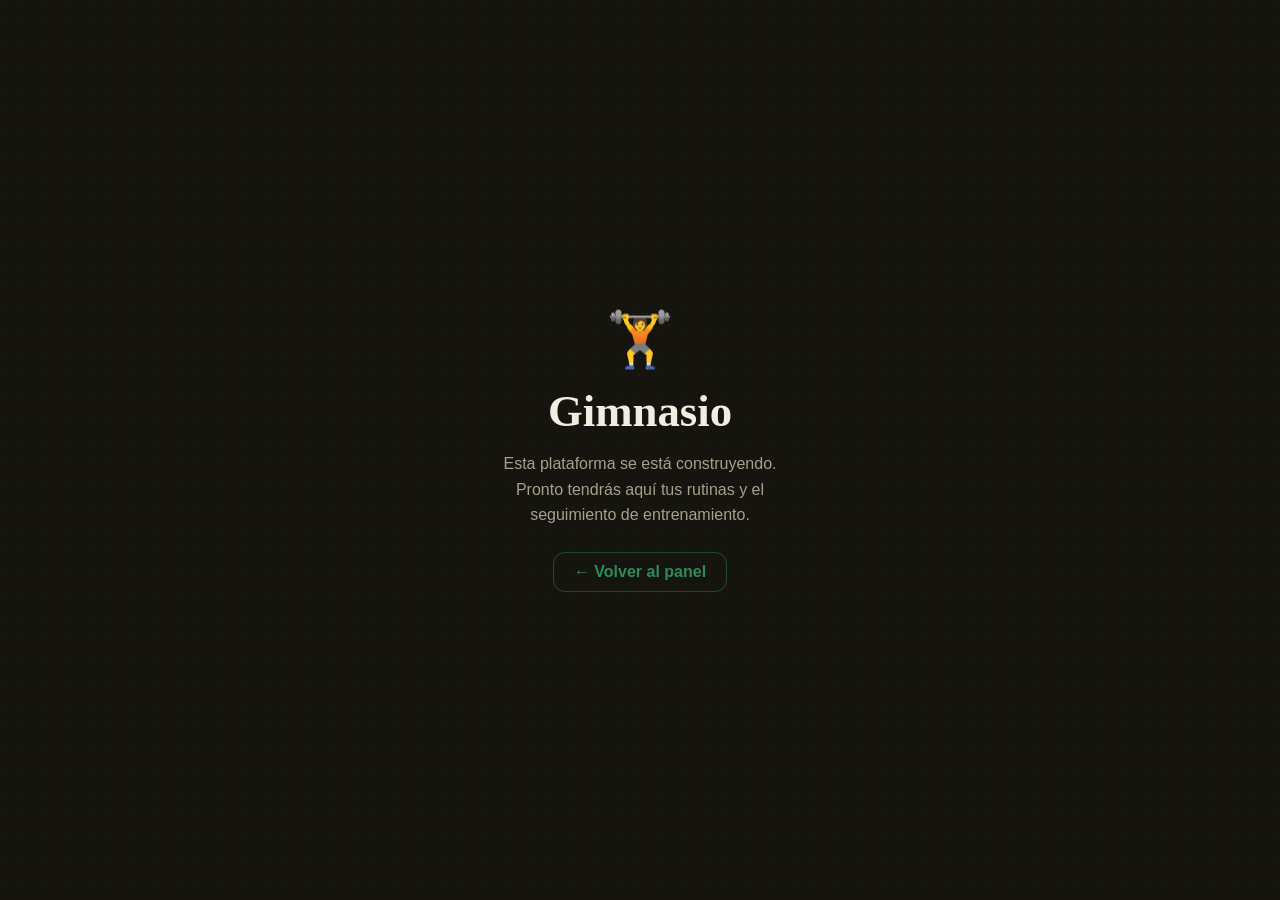
==== gym/index.html @ 2c904cf0 "Panel de plataformas personales Hipotecas (calculadora + comparador), English platform offline (loca" ====
<!DOCTYPE html>
<html lang="es">
<head>
<meta charset="UTF-8">
<meta name="viewport" content="width=device-width, initial-scale=1.0">
<meta name="robots" content="noindex, nofollow">
<meta name="theme-color" content="#2e8b57">
<title>Gimnasio · En construcción</title>
<style>
:root{--bg:#16140f;--ink:#f3ece0;--muted:#a89f8d;--green:#2e8b57;
  --serif:"Iowan Old Style","Palatino Linotype",Palatino,Georgia,serif;
  --sans:-apple-system,BlinkMacSystemFont,"Segoe UI",Roboto,Helvetica,Arial,sans-serif;}
*{box-sizing:border-box;margin:0;padding:0}
body{font-family:var(--sans);background:var(--bg);color:var(--ink);min-height:100dvh;
  display:flex;flex-direction:column;align-items:center;justify-content:center;text-align:center;padding:24px;gap:14px;
  background-image:radial-gradient(circle at 1px 1px,rgba(46,139,87,.07) 1px,transparent 0);background-size:22px 22px;}
.ico{font-size:3.4rem}
h1{font-family:var(--serif);font-size:clamp(2rem,7vw,2.8rem);font-weight:600}
p{color:var(--muted);max-width:34ch;line-height:1.6}
a{margin-top:10px;color:var(--green);text-decoration:none;font-weight:600;
  border:1px solid color-mix(in srgb,var(--green) 45%,transparent);padding:10px 20px;border-radius:12px;
  transition:background .2s}
a:hover{background:color-mix(in srgb,var(--green) 14%,transparent)}
</style>
</head>
<body>
  <div class="ico">🏋️</div>
  <h1>Gimnasio</h1>
  <p>Esta plataforma se está construyendo. Pronto tendrás aquí tus rutinas y el seguimiento de entrenamiento.</p>
  <a href="../">← Volver al panel</a>
</body>
</html>
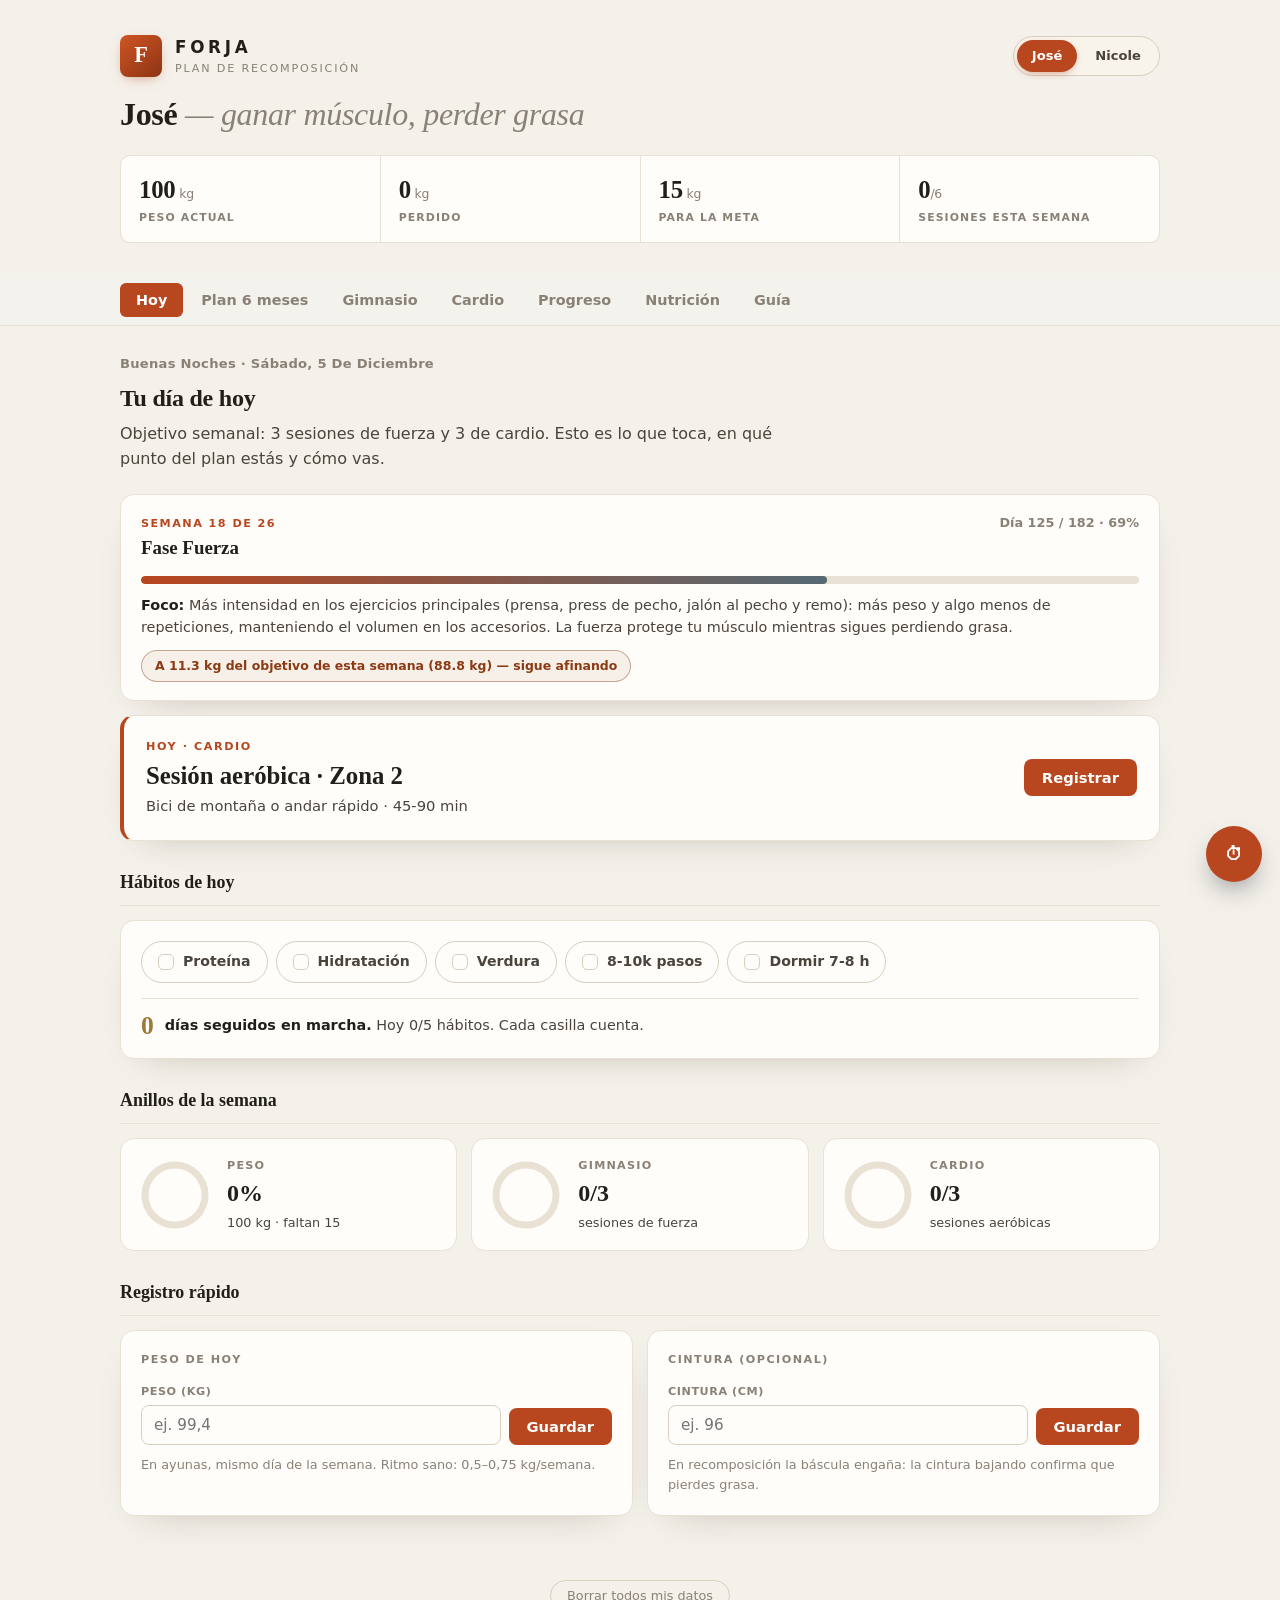
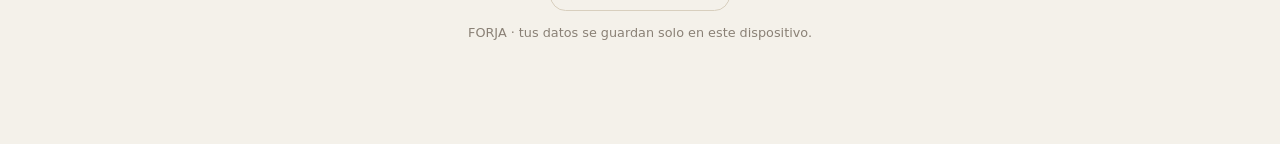
==== commit dc1b486a: "feat(gym): publica plataforma FORJA con sincronizacion en la nube (Supabase REST, dos perfiles Jose+" ====
--- a/gym/index.html
+++ b/gym/index.html
@@ -4,29 +4,943 @@
 <meta charset="UTF-8">
 <meta name="viewport" content="width=device-width, initial-scale=1.0">
 <meta name="robots" content="noindex, nofollow">
-<meta name="theme-color" content="#2e8b57">
-<title>Gimnasio · En construcción</title>
+<meta name="theme-color" content="#b8461f">
+<title>FORJA · Plan de recomposición</title>
 <style>
-:root{--bg:#16140f;--ink:#f3ece0;--muted:#a89f8d;--green:#2e8b57;
-  --serif:"Iowan Old Style","Palatino Linotype",Palatino,Georgia,serif;
-  --sans:-apple-system,BlinkMacSystemFont,"Segoe UI",Roboto,Helvetica,Arial,sans-serif;}
-*{box-sizing:border-box;margin:0;padding:0}
-body{font-family:var(--sans);background:var(--bg);color:var(--ink);min-height:100dvh;
-  display:flex;flex-direction:column;align-items:center;justify-content:center;text-align:center;padding:24px;gap:14px;
-  background-image:radial-gradient(circle at 1px 1px,rgba(46,139,87,.07) 1px,transparent 0);background-size:22px 22px;}
-.ico{font-size:3.4rem}
-h1{font-family:var(--serif);font-size:clamp(2rem,7vw,2.8rem);font-weight:600}
-p{color:var(--muted);max-width:34ch;line-height:1.6}
-a{margin-top:10px;color:var(--green);text-decoration:none;font-weight:600;
-  border:1px solid color-mix(in srgb,var(--green) 45%,transparent);padding:10px 20px;border-radius:12px;
-  transition:background .2s}
-a:hover{background:color-mix(in srgb,var(--green) 14%,transparent)}
+  :root{
+    --bg:#f4f1ea;
+    --surface:#fffdf9;
+    --surface-2:#f8f4ec;
+    --ink:#221f1b;          /* hierro casi negro, cálido */
+    --ink-2:#4a443c;
+    --muted:#8a8176;
+    --faint:#b4a99b;
+    --line:#e8e1d4;
+    --line-2:#d8cfbe;
+    --accent:#b8461f;       /* ámbar al rojo — hierro en la forja */
+    --accent-2:#566a74;     /* acero frío (cardio / secundario) */
+    --gold:#9c7a3c;         /* bronce (récords) */
+    --ok:#46735a;
+    --warn:#8c3a14;         /* quemado intenso (alertas) */
+    --r:14px; --rs:10px; --rx:8px;
+    --sh:0 14px 38px -26px rgba(48,30,18,.38);
+    --ease:cubic-bezier(.22,1,.36,1);
+    --serif:Georgia,'Times New Roman',serif;
+    --sans:'Segoe UI',system-ui,-apple-system,sans-serif;
+  }
+  *{box-sizing:border-box;margin:0;padding:0}
+  html{scroll-behavior:smooth}
+  body{font-family:var(--sans);color:var(--ink);line-height:1.55;background:var(--bg);
+    -webkit-font-smoothing:antialiased;padding-bottom:96px}
+  .wrap{max-width:1080px;margin:0 auto;padding:0 20px}
+  ::selection{background:var(--accent);color:#fff}
+
+  /* Header */
+  header{padding:34px 0 4px}
+  .brand{display:flex;align-items:center;gap:13px}
+  .logo{width:42px;height:42px;border-radius:8px;background:linear-gradient(140deg,#cf5523,#8c3414);box-shadow:0 4px 14px -6px rgba(184,70,31,.7);display:grid;place-items:center;
+    font-family:var(--serif);font-weight:700;color:#fff;font-size:1.4rem}
+  .brand .nm{font-size:1.05rem;font-weight:700;letter-spacing:.22em}
+  .brand .tg{font-size:.7rem;color:var(--muted);letter-spacing:.16em;text-transform:uppercase}
+  .pswitch{display:flex;gap:3px;margin-left:auto;background:var(--surface-2);border:1px solid var(--line-2);border-radius:999px;padding:3px}
+  .pbtn{border:none;background:transparent;color:var(--ink-2);font:inherit;font-size:.82rem;font-weight:600;padding:6px 15px;border-radius:999px;cursor:pointer;transition:.2s;white-space:nowrap}
+  .pbtn:hover{color:var(--ink)}
+  .pbtn.on{background:var(--accent);color:#fff;box-shadow:0 3px 10px -4px rgba(184,70,31,.7)}
+  @media(max-width:520px){.brand{flex-wrap:wrap}.pswitch{margin-left:0}}
+  h1{font-family:var(--serif);font-size:clamp(1.8rem,1rem+3vw,2.7rem);line-height:1.1;font-weight:700;
+    letter-spacing:-.01em;margin:20px 0 4px;color:var(--ink)}
+  h1 .thin{color:var(--muted);font-style:italic;font-weight:400}
+  h1 .gn{color:var(--accent)}
+
+  .kpis{display:grid;grid-template-columns:repeat(4,1fr);gap:1px;margin:22px 0 4px;
+    background:var(--line);border:1px solid var(--line);border-radius:var(--rs);overflow:hidden}
+  @media(max-width:680px){.kpis{grid-template-columns:repeat(2,1fr)}}
+  .kpi{background:var(--surface);padding:15px 18px}
+  .kpi .v{font-family:var(--serif);font-size:1.55rem;font-weight:700;letter-spacing:-.01em}
+  .kpi .v small{font-size:.78rem;color:var(--muted);font-weight:400;font-family:var(--sans)}
+  .kpi .l{font-size:.68rem;letter-spacing:.1em;text-transform:uppercase;color:var(--muted);font-weight:600;margin-top:1px}
+
+  /* Tabs */
+  nav.tabs{position:sticky;top:0;z-index:30;background:rgba(243,242,238,.9);backdrop-filter:blur(10px);
+    border-bottom:1px solid var(--line);margin-top:24px}
+  .tabs-inner{display:flex;gap:2px;overflow-x:auto;padding:8px 0;scrollbar-width:none}
+  .tabs-inner::-webkit-scrollbar{display:none}
+  .tab{flex:0 0 auto;background:transparent;border:none;color:var(--muted);padding:9px 16px;border-radius:6px;
+    font-weight:600;font-size:.9rem;cursor:pointer;white-space:nowrap;transition:.18s var(--ease);font-family:inherit}
+  .tab:hover{color:var(--ink);background:rgba(42,59,84,.06)}
+  .tab.active{background:var(--accent);color:#fff}
+
+  section.view{display:none;padding:28px 0;animation:fade .3s var(--ease)}
+  section.view.active{display:block}
+  @keyframes fade{from{opacity:0;transform:translateY(8px)}to{opacity:1;transform:none}}
+
+  h2{font-family:var(--serif);font-size:1.5rem;font-weight:700;letter-spacing:-.01em;margin-bottom:5px}
+  .lead{color:var(--ink-2);margin-bottom:22px;max-width:66ch}
+  h3.sec{font-family:var(--serif);font-size:1.12rem;font-weight:700;margin:28px 0 14px;
+    padding-bottom:8px;border-bottom:1px solid var(--line)}
+
+  .panel{background:var(--surface);border:1px solid var(--line);border-radius:var(--r);padding:20px;box-shadow:var(--sh)}
+  .ptitle{font-size:.7rem;letter-spacing:.13em;text-transform:uppercase;color:var(--muted);font-weight:700;margin-bottom:14px}
+
+  input,select{background:var(--surface);border:1px solid var(--line-2);color:var(--ink);border-radius:var(--rx);
+    padding:10px 12px;font-size:.95rem;font-family:inherit;width:100%}
+  input:focus,select:focus{outline:none;border-color:var(--accent);box-shadow:0 0 0 3px rgba(42,59,84,.12)}
+  label.fld{display:block;font-size:.7rem;letter-spacing:.05em;text-transform:uppercase;color:var(--muted);font-weight:700;margin-bottom:5px}
+  .row{display:flex;gap:8px;align-items:flex-end}
+  button.cta{background:var(--accent);color:#fff;border:none;border-radius:var(--rx);padding:10px 18px;
+    font-weight:700;font-size:.92rem;cursor:pointer;font-family:inherit;transition:.15s var(--ease);white-space:nowrap}
+  button.cta:hover{background:#1e2c42}
+  button.ghost{background:transparent;border:1px solid var(--line-2);color:var(--ink-2);border-radius:var(--rx);
+    padding:9px 14px;font-weight:600;font-size:.88rem;cursor:pointer;font-family:inherit;transition:.15s}
+  button.ghost:hover{border-color:var(--accent);color:var(--accent)}
+
+  /* Rings */
+  .rings{display:grid;grid-template-columns:repeat(3,1fr);gap:14px;margin-bottom:22px}
+  @media(max-width:680px){.rings{grid-template-columns:1fr}}
+  .ring{background:var(--surface);border:1px solid var(--line);border-radius:var(--r);padding:18px;display:flex;align-items:center;gap:16px}
+  .ring .rl{font-size:.7rem;letter-spacing:.11em;text-transform:uppercase;color:var(--muted);font-weight:700}
+  .ring .rv{font-family:var(--serif);font-size:1.5rem;font-weight:700;margin-top:1px}
+  .ring .rs{font-size:.8rem;color:var(--ink-2)}
+
+  /* Today */
+  .today{background:var(--surface);border:1px solid var(--line);border-left:4px solid var(--accent);
+    border-radius:var(--r);padding:22px;display:flex;flex-wrap:wrap;align-items:center;gap:18px;box-shadow:var(--sh)}
+  .today .lab{font-size:.7rem;letter-spacing:.14em;text-transform:uppercase;color:var(--accent);font-weight:700}
+  .today .big{font-family:var(--serif);font-size:1.55rem;font-weight:700;margin-top:2px}
+  .today .sm{color:var(--ink-2);font-size:.92rem}
+  .today .grow{flex:1;min-width:200px}
+
+  /* Day tabs */
+  .daytabs{display:flex;gap:10px;margin-bottom:18px;flex-wrap:wrap}
+  .dtab{background:var(--surface);border:1px solid var(--line);color:var(--ink-2);border-radius:var(--rs);
+    padding:12px 18px;font-weight:700;cursor:pointer;font-family:inherit;transition:.18s var(--ease);flex:1;min-width:140px;text-align:left}
+  .dtab .dt-k{font-size:.68rem;letter-spacing:.1em;text-transform:uppercase;color:var(--muted)}
+  .dtab .dt-n{font-family:var(--serif);font-size:1.05rem;margin-top:2px}
+  .dtab.on{border-color:var(--accent);background:var(--accent);color:#fff}
+  .dtab.on .dt-k{color:rgba(255,255,255,.7)}
+
+  /* Exercise */
+  .ex{background:var(--surface);border:1px solid var(--line);border-radius:var(--rs);margin-bottom:10px;overflow:hidden;transition:border-color .2s var(--ease),box-shadow .2s var(--ease),transform .2s var(--ease)}
+  .ex:hover{border-color:var(--line-2);box-shadow:0 10px 26px -20px rgba(20,28,40,.45);transform:translateY(-1px)}
+  .ex.open{border-color:var(--accent);box-shadow:0 14px 34px -24px rgba(42,59,84,.5)}
+  .ex-head{display:flex;align-items:center;gap:12px;padding:15px 16px;cursor:pointer}
+  .ex-head:hover{background:var(--surface-2)}
+  .ex-n{font-weight:700;font-size:.98rem}
+  .ex-meta{font-size:.8rem;color:var(--ink-2);margin-top:3px;display:flex;gap:12px;flex-wrap:wrap;align-items:center}
+  .ex-target{color:var(--accent);font-weight:700;font-variant-numeric:tabular-nums}
+  .pr-badge{border:1px solid var(--gold);color:var(--gold);font-size:.68rem;font-weight:700;padding:1px 7px;border-radius:4px;letter-spacing:.04em}
+  .last{color:var(--muted)}
+  .chev{margin-left:auto;color:var(--faint);transition:transform .25s var(--ease);flex:0 0 auto}
+  .ex.open .chev{transform:rotate(90deg)}
+  .ex-body{display:none;padding:0 16px 18px;border-top:1px solid var(--line)}
+  .ex.open .ex-body{display:block}
+
+  .how{display:flex;gap:18px;align-items:center;background:var(--surface-2);border:1px solid var(--line);
+    border-radius:var(--rs);padding:14px 16px;margin:16px 0}
+  @media(max-width:560px){.how{flex-direction:column;align-items:flex-start}}
+  .fig-box{flex:0 0 auto;width:148px;height:118px;display:grid;place-items:center;background:var(--surface);
+    border:1px solid var(--line);border-radius:var(--rs);color:var(--ink-2);position:relative;overflow:hidden}
+  .fig-box::after{content:"EN MOVIMIENTO";position:absolute;bottom:6px;left:0;right:0;text-align:center;
+    font-size:.54rem;letter-spacing:.14em;color:var(--faint);font-weight:700}
+  .fig{width:130px;height:104px;display:block}
+  @keyframes repY{0%,100%{transform:translateY(0)}50%{transform:translateY(var(--amp,-7px))}}
+  @keyframes repX{0%,100%{transform:translateX(0)}50%{transform:translateX(var(--amp,6px))}}
+  .fig .mv{animation:repY 2.3s ease-in-out infinite}
+  .fig .mvx{animation:repX 2.3s ease-in-out infinite}
+  @media(prefers-reduced-motion:reduce){.fig .mv,.fig .mvx{animation:none}}
+  .how .cue{flex:1}
+  .how .cue .ct{font-size:.68rem;letter-spacing:.12em;text-transform:uppercase;color:var(--muted);font-weight:700;margin-bottom:4px}
+  .how .cue p{font-size:.9rem;color:var(--ink-2)}
+  .demo{display:inline-flex;align-items:center;gap:6px;margin-top:10px;font-size:.8rem;font-weight:700;
+    color:var(--accent);text-decoration:none;border:1px solid var(--line-2);border-radius:99px;padding:5px 13px;transition:.15s var(--ease)}
+  .demo:hover{background:var(--accent);color:#fff;border-color:var(--accent)}
+
+  .sets{margin:8px 0 6px;display:flex;flex-direction:column;gap:6px}
+  .setrow{display:grid;grid-template-columns:28px 1fr 1fr 30px;gap:8px;align-items:center}
+  .setrow .si{font-size:.78rem;color:var(--muted);font-weight:700}
+  .setrow input{padding:7px 9px;font-size:.9rem;text-align:center}
+  .setrow .del{background:none;border:none;color:var(--faint);cursor:pointer;font-size:1rem;padding:0}
+  .setrow .del:hover{color:var(--warn)}
+  .plus{width:100%;background:var(--surface-2);border:1px dashed var(--line-2);color:var(--accent);
+    border-radius:var(--rx);padding:9px;font-weight:700;cursor:pointer;font-family:inherit;font-size:.85rem;margin-top:4px;transition:.15s}
+  .plus:hover{background:#eef1f5;border-color:var(--accent)}
+  .ex-foot .hint{font-size:.78rem;color:var(--muted);margin-top:10px;display:block}
+  .miniwrap{margin-top:12px}
+  .miniwrap .ml{font-size:.68rem;letter-spacing:.1em;text-transform:uppercase;color:var(--muted);font-weight:700;margin-bottom:4px}
+  svg.mini{width:100%;height:46px;display:block}
+
+  .note{font-size:.86rem;color:var(--ink-2);padding:13px 16px;background:var(--surface);
+    border:1px solid var(--line);border-left:3px solid var(--accent-2);border-radius:var(--rs);margin-top:10px}
+  .note b{color:var(--ink)}
+
+  .chartcard{background:var(--surface);border:1px solid var(--line);border-radius:var(--r);padding:18px;margin-bottom:14px}
+  svg.chart{width:100%;height:160px;display:block}
+  .legend{display:flex;gap:18px;font-size:.8rem;color:var(--ink-2);margin-top:8px;flex-wrap:wrap}
+  .legend i{display:inline-block;width:18px;height:3px;border-radius:2px;margin-right:6px;vertical-align:middle}
+
+  .macro-grid{display:grid;grid-template-columns:repeat(auto-fit,minmax(140px,1fr));gap:1px;margin:8px 0 18px;
+    background:var(--line);border:1px solid var(--line);border-radius:var(--rs);overflow:hidden}
+  .macro{background:var(--surface);padding:16px;border-top:3px solid var(--accent-2)}
+  .macro.pro{border-top-color:var(--accent)} .macro.cal{border-top-color:var(--ink)}
+  .macro.fat{border-top-color:var(--gold)}
+  .macro .mv{font-family:var(--serif);font-size:1.7rem;font-weight:700}
+  .macro .ml{font-size:.68rem;letter-spacing:.1em;text-transform:uppercase;color:var(--muted);font-weight:700}
+  .macro .mh{font-size:.76rem;color:var(--muted);margin-top:5px}
+  ul.tips{list-style:none;display:grid;gap:8px}
+  ul.tips li{background:var(--surface);border:1px solid var(--line);border-radius:var(--rs);padding:12px 14px 12px 38px;font-size:.92rem;position:relative}
+  ul.tips li::before{content:"—";position:absolute;left:15px;top:12px;color:var(--accent);font-weight:700}
+  ul.tips li b{color:var(--ink)}
+
+  .cards{display:grid;grid-template-columns:repeat(auto-fit,minmax(220px,1fr));gap:13px}
+  .info{background:var(--surface);border:1px solid var(--line);border-radius:var(--rs);padding:17px}
+  .info h4{font-family:var(--serif);font-size:1.02rem;font-weight:700;margin-bottom:6px}
+  .info p{font-size:.89rem;color:var(--ink-2)}
+
+  .grid2{display:grid;grid-template-columns:1fr 1fr;gap:14px}
+  @media(max-width:680px){.grid2{grid-template-columns:1fr}}
+
+  .clist{display:flex;flex-direction:column;gap:8px;margin-top:10px}
+  .citem{display:flex;align-items:center;gap:12px;background:var(--surface);border:1px solid var(--line);border-radius:var(--rs);padding:11px 14px}
+  .citem .cd{font-size:.8rem;color:var(--muted);font-weight:700;min-width:54px}
+  .citem .ct{font-weight:600;font-size:.92rem}
+  .citem .cm{margin-left:auto;color:var(--accent);font-weight:700;font-variant-numeric:tabular-nums;font-size:.9rem}
+  .citem .cx{background:none;border:none;color:var(--faint);cursor:pointer;font-size:1rem}
+  .citem .cx:hover{color:var(--warn)}
+  .citem .ck{color:var(--gold);font-weight:700;font-size:.82rem;font-variant-numeric:tabular-nums;margin-left:14px}
+  .empty{color:var(--muted);font-size:.88rem;text-align:center;padding:20px}
+  .chint{font-size:.8rem;color:var(--muted);margin-top:10px}
+  .chint b{color:var(--accent)}
+  .csum{display:grid;grid-template-columns:repeat(3,1fr);gap:1px;background:var(--line);border:1px solid var(--line);
+    border-radius:var(--rs);overflow:hidden;margin-bottom:18px}
+  .csum .ci{background:var(--surface);padding:14px 16px}
+  .csum .ci .v{font-family:var(--serif);font-size:1.4rem;font-weight:700}
+  .csum .ci .l{font-size:.66rem;letter-spacing:.1em;text-transform:uppercase;color:var(--muted);font-weight:700;margin-top:1px}
+
+  /* Journey + daily */
+  .greet{font-size:.82rem;color:var(--muted);font-weight:600;letter-spacing:.02em;margin-bottom:6px;text-transform:capitalize}
+  .journey{background:var(--surface);border:1px solid var(--line);border-radius:var(--r);padding:18px 20px;margin-bottom:14px;box-shadow:var(--sh)}
+  .journey .jtop{display:flex;justify-content:space-between;align-items:baseline;gap:12px;flex-wrap:wrap}
+  .journey .jph{font-family:var(--serif);font-size:1.18rem;font-weight:700;margin-top:1px}
+  .journey .jwk{font-size:.7rem;letter-spacing:.13em;text-transform:uppercase;color:var(--accent);font-weight:700}
+  .journey .jday{font-size:.8rem;color:var(--muted);font-weight:600;font-variant-numeric:tabular-nums}
+  .jbar{height:8px;background:var(--line);border-radius:99px;overflow:hidden;margin:13px 0 4px}
+  .jbar i{display:block;height:100%;background:linear-gradient(90deg,var(--accent),var(--accent-2));border-radius:99px;transition:width 1s var(--ease)}
+  .jfocus{font-size:.9rem;color:var(--ink-2);margin-top:10px}
+  .jfocus b{color:var(--ink)}
+  .jstatus{display:inline-block;margin-top:12px;font-size:.78rem;font-weight:700;padding:5px 13px;border-radius:99px;border:1px solid}
+  .jstatus.ok{color:var(--ok);border-color:rgba(63,107,80,.5);background:rgba(63,107,80,.08)}
+  .jstatus.warn{color:var(--warn);border-color:rgba(154,90,60,.5);background:rgba(154,90,60,.08)}
+
+  .habits{display:flex;flex-wrap:wrap;gap:8px}
+  .habit{display:inline-flex;align-items:center;gap:9px;background:var(--surface);border:1px solid var(--line-2);
+    border-radius:99px;padding:9px 16px;font-size:.88rem;font-weight:600;color:var(--ink-2);cursor:pointer;user-select:none;transition:.15s var(--ease)}
+  .habit .hbox{width:16px;height:16px;border:1.5px solid var(--line-2);border-radius:5px;display:grid;place-items:center;transition:.15s}
+  .habit:hover{border-color:var(--accent);color:var(--accent)}
+  .habit.done{background:var(--accent);color:#fff;border-color:var(--accent)}
+  .habit.done .hbox{background:#fff;border-color:#fff}
+  .habit.done .hbox::after{content:"✓";font-size:.72rem;color:var(--accent);font-weight:900;line-height:1}
+  .streak{display:flex;align-items:center;gap:11px;margin-top:15px;padding-top:14px;border-top:1px solid var(--line);font-size:.9rem;color:var(--ink-2)}
+  .streak .sv{font-family:var(--serif);font-size:1.6rem;font-weight:700;color:var(--gold);line-height:1}
+
+  /* Plan */
+  .phase{background:var(--surface);border:1px solid var(--line);border-radius:var(--r);padding:18px 20px;margin-bottom:12px;
+    border-left:4px solid var(--line-2);transition:.2s var(--ease)}
+  .phase.now{border-left-color:var(--accent);box-shadow:var(--sh)}
+  .phase.done{opacity:.6}
+  .phase .ph-h{display:flex;justify-content:space-between;align-items:baseline;gap:12px;flex-wrap:wrap;margin-bottom:2px}
+  .phase .ph-n{font-family:var(--serif);font-size:1.2rem;font-weight:700}
+  .phase .ph-w{font-size:.72rem;letter-spacing:.08em;text-transform:uppercase;color:var(--muted);font-weight:700}
+  .phase .ph-now{font-size:.64rem;letter-spacing:.08em;text-transform:uppercase;color:#fff;background:var(--accent);padding:3px 9px;border-radius:99px;font-weight:700;margin-right:8px}
+  .phase .ph-focus{font-size:.92rem;color:var(--ink-2);margin:7px 0 13px}
+  .phase .ph-grid{display:grid;grid-template-columns:repeat(auto-fit,minmax(150px,1fr));gap:10px}
+  .phase .ph-item{background:var(--surface-2);border:1px solid var(--line);border-radius:var(--rs);padding:11px 13px}
+  .phase .ph-item .k{font-size:.63rem;letter-spacing:.1em;text-transform:uppercase;color:var(--muted);font-weight:700;margin-bottom:3px}
+  .phase .ph-item .t{font-size:.85rem;color:var(--ink-2)}
+
+  /* Rest timer */
+  .fab{position:fixed;right:18px;bottom:18px;z-index:40}
+  .fab-btn{width:56px;height:56px;border-radius:50%;background:var(--accent);border:none;color:#fff;
+    font-size:1.1rem;font-weight:700;cursor:pointer;box-shadow:0 12px 28px -10px rgba(20,28,40,.6);transition:.15s}
+  .fab-btn:hover{background:#1e2c42}
+  .timer{position:fixed;right:18px;bottom:84px;z-index:40;background:var(--surface);border:1px solid var(--line-2);
+    border-radius:var(--r);padding:16px;box-shadow:var(--sh);width:228px;display:none}
+  .timer.show{display:block;animation:fade .2s var(--ease)}
+  .timer .tdisp{font-family:var(--serif);font-size:2.4rem;font-weight:700;text-align:center;font-variant-numeric:tabular-nums}
+  .timer .tdisp.run{color:var(--accent)}
+  .presets{display:flex;gap:6px;margin:10px 0}
+  .presets button{flex:1;background:var(--surface-2);border:1px solid var(--line);color:var(--ink-2);border-radius:var(--rx);padding:8px 0;font-weight:700;cursor:pointer;font-family:inherit;font-size:.84rem}
+  .presets button:hover{border-color:var(--accent);color:var(--accent)}
+  .tctrl{display:flex;gap:6px}
+  .tctrl button{flex:1}
+
+  .foot{text-align:center;color:var(--muted);font-size:.8rem;padding:36px 0 6px}
+  .foot .row{justify-content:center;margin-bottom:12px}
+  .reset{background:none;border:1px solid var(--line-2);color:var(--muted);border-radius:99px;padding:7px 16px;cursor:pointer;font-family:inherit;font-size:.8rem}
+  .reset:hover{color:var(--warn);border-color:var(--warn)}
 </style>
 </head>
 <body>
-  <div class="ico">🏋️</div>
-  <h1>Gimnasio</h1>
-  <p>Esta plataforma se está construyendo. Pronto tendrás aquí tus rutinas y el seguimiento de entrenamiento.</p>
-  <a href="../">← Volver al panel</a>
+<div class="wrap">
+  <header>
+    <div class="brand">
+      <div class="logo">F</div>
+      <div><div class="nm">FORJA</div><div class="tg">Plan de recomposición</div></div>
+      <div class="pswitch" id="pSwitch"></div>
+    </div>
+    <h1 id="heroLine"></h1>
+    <div class="kpis">
+      <div class="kpi"><div class="v" id="kWeight">100<small> kg</small></div><div class="l">Peso actual</div></div>
+      <div class="kpi"><div class="v" id="kLost">0<small> kg</small></div><div class="l">Perdido</div></div>
+      <div class="kpi"><div class="v" id="kLeft">15<small> kg</small></div><div class="l">Para la meta</div></div>
+      <div class="kpi"><div class="v" id="kAdh">0<small>/6</small></div><div class="l">Sesiones esta semana</div></div>
+    </div>
+  </header>
+</div>
+
+<nav class="tabs"><div class="wrap"><div class="tabs-inner" id="tabs">
+  <button class="tab active" data-v="hoy">Hoy</button>
+  <button class="tab" data-v="plan">Plan 6 meses</button>
+  <button class="tab" data-v="gym">Gimnasio</button>
+  <button class="tab" data-v="cardio">Cardio</button>
+  <button class="tab" data-v="prog">Progreso</button>
+  <button class="tab" data-v="nutri">Nutrición</button>
+  <button class="tab" data-v="guia">Guía</button>
+</div></div></nav>
+
+<div class="wrap">
+
+  <!-- HOY -->
+  <section class="view active" id="hoy">
+    <div class="greet" id="greet"></div>
+    <h2>Tu día de hoy</h2>
+    <p class="lead">Objetivo semanal: 3 sesiones de fuerza y 3 de cardio. Esto es lo que toca, en qué punto del plan estás y cómo vas.</p>
+    <div class="journey" id="journey"></div>
+    <div class="today" id="todayCard"></div>
+
+    <h3 class="sec">Hábitos de hoy</h3>
+    <div class="panel">
+      <div class="habits" id="habits"></div>
+      <div class="streak" id="streak"></div>
+    </div>
+
+    <h3 class="sec">Anillos de la semana</h3>
+    <div class="rings">
+      <div class="ring"><svg width="72" height="72" id="ringW"></svg><div><div class="rl">Peso</div><div class="rv" id="ringWv">0%</div><div class="rs" id="ringWs"></div></div></div>
+      <div class="ring"><svg width="72" height="72" id="ringG"></svg><div><div class="rl">Gimnasio</div><div class="rv" id="ringGv">0/3</div><div class="rs">sesiones de fuerza</div></div></div>
+      <div class="ring"><svg width="72" height="72" id="ringC"></svg><div><div class="rl">Cardio</div><div class="rv" id="ringCv">0/3</div><div class="rs">sesiones aeróbicas</div></div></div>
+    </div>
+
+    <h3 class="sec">Registro rápido</h3>
+    <div class="grid2">
+      <div class="panel"><div class="ptitle">Peso de hoy</div>
+        <div class="row"><div style="flex:1"><label class="fld">Peso (kg)</label><input type="number" id="wIn" step="0.1" placeholder="ej. 99,4"></div>
+          <button class="cta" id="wSave">Guardar</button></div>
+        <p style="font-size:.8rem;color:var(--muted);margin-top:10px">En ayunas, mismo día de la semana. Ritmo sano: 0,5–0,75 kg/semana.</p></div>
+      <div class="panel"><div class="ptitle">Cintura (opcional)</div>
+        <div class="row"><div style="flex:1"><label class="fld">Cintura (cm)</label><input type="number" id="waistIn" step="0.5" placeholder="ej. 96"></div>
+          <button class="cta" id="waistSave">Guardar</button></div>
+        <p style="font-size:.8rem;color:var(--muted);margin-top:10px">En recomposición la báscula engaña: la cintura bajando confirma que pierdes grasa.</p></div>
+    </div>
+  </section>
+
+  <!-- PLAN 6 MESES -->
+  <section class="view" id="plan">
+    <h2>Tu plan de 6 meses</h2>
+    <p class="lead">26 semanas en cuatro fases para llegar a tu peso objetivo ganando músculo. Cada fase cambia el énfasis del entrenamiento y de la nutrición. La app sabe en qué semana estás y te guía día a día.</p>
+    <div class="panel" style="margin-bottom:16px"><div class="ptitle">Inicio del plan</div>
+      <div class="row" style="flex-wrap:wrap;align-items:flex-end;gap:14px">
+        <div style="flex:1;min-width:170px"><label class="fld">Fecha de inicio</label><input type="date" id="planStart"></div>
+        <span style="font-size:.84rem;color:var(--muted);flex:2;min-width:200px" id="planMeta"></span></div></div>
+    <div class="chartcard"><div class="ptitle">Trayectoria de peso prevista vs. real</div>
+      <svg class="chart" id="chartPlan" viewBox="0 0 600 160" preserveAspectRatio="none"></svg>
+      <div class="legend"><span><i style="background:var(--accent-2)"></i>Objetivo por semana</span><span><i style="background:var(--accent)"></i>Tu peso real</span></div></div>
+    <h3 class="sec">Las cuatro fases</h3>
+    <div id="phaseList"></div>
+    <div class="note" style="margin-top:8px">Las <b>semanas de descarga</b> (8, 16 y 24) bajan el volumen para que el cuerpo asimile lo entrenado y evitar el estancamiento y las lesiones. No las saltes: forman parte del progreso, no son una pausa.</div>
+  </section>
+
+  <!-- GIMNASIO -->
+  <section class="view" id="gym">
+    <h2>Gimnasio · Empuje / Tirón / Pierna</h2>
+    <p class="lead">Rutina adaptada a <b>Fitness Park</b>: mayoría en máquina, multipower y polea, fáciles de aprender y de cargar con seguridad. Elige el día y despliega cada ejercicio: verás <b>cómo se ejecuta</b> y podrás registrar tus series (peso × reps). La app guarda tu último entreno, marca récords y dibuja la progresión. Sobrecarga progresiva: bate el rango de reps y sube peso. <b>La rutina es la misma para los dos perfiles</b>: cada uno carga el peso que le corresponde y la app lo registra por separado.</p>
+    <div class="daytabs" id="dayTabs"></div>
+    <div id="exList"></div>
+  </section>
+
+  <!-- CARDIO -->
+  <section class="view" id="cardio">
+    <h2>Cardio · 3 días</h2>
+    <p class="lead" id="cardioLead"></p>
+    <div class="panel" style="margin-bottom:18px"><div class="ptitle">Registrar sesión</div>
+      <div class="row" style="flex-wrap:wrap">
+        <div style="flex:2;min-width:140px"><label class="fld">Tipo</label>
+          <select id="cType"></select></div>
+        <div style="flex:1;min-width:80px"><label class="fld">Minutos</label><input type="number" id="cMin" placeholder="60"></div>
+        <div style="flex:1;min-width:80px"><label class="fld">Km (opc.)</label><input type="number" id="cKm" step="0.1" placeholder="—"></div>
+        <div style="flex:1;min-width:90px"><label class="fld">Calorías</label><input type="number" id="cKcal" placeholder="auto"></div>
+        <button class="cta" id="cSave">Añadir</button></div>
+      <div class="chint" id="cHint">Se estiman según el tipo, la duración y tu peso actual. Puedes ajustar el valor a mano.</div></div>
+    <h3 class="sec">Esta semana</h3>
+    <div class="csum" id="cSum"></div>
+    <h3 class="sec">Tus sesiones</h3>
+    <div class="clist" id="cList"></div>
+    <div class="note" style="margin-top:14px" id="cardioNote"></div>
+  </section>
+
+  <!-- PROGRESO -->
+  <section class="view" id="prog">
+    <h2>Tu progreso</h2>
+    <p class="lead">Los números cuentan la historia. Fíjate en la tendencia, no en el dato de un solo día.</p>
+    <div class="chartcard"><div class="ptitle">Peso corporal vs. meta</div>
+      <svg class="chart" id="chartW" viewBox="0 0 600 160" preserveAspectRatio="none"></svg>
+      <div class="legend"><span><i style="background:var(--accent)"></i>Tu peso</span><span><i style="background:var(--accent-2)"></i><span id="goalLegend">Meta</span></span></div></div>
+    <div class="chartcard"><div class="ptitle">Cintura (cm)</div>
+      <svg class="chart" id="chartWaist" viewBox="0 0 600 160" preserveAspectRatio="none"></svg></div>
+    <h3 class="sec">Récords de fuerza</h3>
+    <div class="cards" id="prCards"></div>
+    <h3 class="sec">Sincronización entre dispositivos</h3>
+    <div class="panel">
+      <div class="chint" id="syncStatus" style="margin-bottom:10px">Sin configurar — los datos viven solo en este dispositivo.</div>
+      <div class="row" style="flex-wrap:wrap;gap:10px">
+        <div style="flex:2;min-width:210px"><label class="fld">URL del proyecto</label><input type="text" id="syncUrl" placeholder="https://xxxx.supabase.co"></div>
+        <div style="flex:2;min-width:210px"><label class="fld">Clave pública (anon)</label><input type="text" id="syncKey" placeholder="eyJhbGciOi..."></div>
+        <div style="flex:1;min-width:150px"><label class="fld">Código de sincronización</label><input type="text" id="syncCode" placeholder="se genera solo"></div></div>
+      <div class="row" style="gap:10px;margin-top:12px;align-items:center;flex-wrap:wrap">
+        <button class="cta" id="syncSave">Activar sincronización</button>
+        <button class="ghost" id="syncNow">Sincronizar ahora</button>
+        <span class="chint" id="syncHint" style="flex:1;min-width:200px">Pega los datos de tu proyecto en la nube y usa <b>el mismo código</b> en el móvil y el ordenador: lo que metas en uno aparece en el otro automáticamente.</span></div>
+    </div>
+    <h3 class="sec">Copia de seguridad</h3>
+    <div class="panel"><div class="row" style="flex-wrap:wrap;align-items:center">
+      <button class="ghost" id="exportBtn">Exportar datos (.json)</button>
+      <button class="ghost" id="importBtn">Importar datos</button>
+      <input type="file" id="importFile" accept="application/json" style="display:none;width:auto">
+      <span style="font-size:.82rem;color:var(--muted)">Aunque uses la nube, exporta de vez en cuando como respaldo extra.</span></div></div>
+  </section>
+
+  <!-- NUTRICIÓN -->
+  <section class="view" id="nutri">
+    <h2>Nutrición personalizada</h2>
+    <p class="lead">Calculadora real: introduce tus datos y la app estima tu gasto (Mifflin-St Jeor) y tus objetivos para perder grasa conservando músculo. Se recalcula con tu peso actual.</p>
+    <div class="panel" style="margin-bottom:18px"><div class="ptitle">Tus datos</div>
+      <div class="row" style="flex-wrap:wrap;gap:12px">
+        <div style="flex:2;min-width:130px"><label class="fld">Nombre</label><input type="text" id="pName"></div>
+        <div style="flex:1;min-width:110px"><label class="fld">Sexo</label>
+          <select id="pSex"><option value="m">Hombre</option><option value="f">Mujer</option></select></div>
+        <div style="flex:1;min-width:90px"><label class="fld">Altura (cm)</label><input type="number" id="pH"></div>
+        <div style="flex:1;min-width:80px"><label class="fld">Edad</label><input type="number" id="pAge"></div></div>
+      <div class="row" style="flex-wrap:wrap;gap:12px;margin-top:12px">
+        <div style="flex:1;min-width:100px"><label class="fld">Peso inicial (kg)</label><input type="number" id="pSW" step="0.1"></div>
+        <div style="flex:1;min-width:100px"><label class="fld">Peso objetivo (kg)</label><input type="number" id="pGW" step="0.1"></div>
+        <div style="flex:1;min-width:130px"><label class="fld">Cardio</label>
+          <select id="pCardio"><option value="bici">Bici / caminata</option><option value="pilates">Pilates</option></select></div>
+        <div style="flex:1;min-width:150px"><label class="fld">Inicio del plan</label><input type="date" id="pStart"></div>
+        <div style="flex:2;min-width:210px"><label class="fld">Actividad</label>
+          <select id="pAct"><option value="1.375">Ligera (poco ejercicio)</option><option value="1.55">Moderada (3-4 días)</option><option value="1.7">Alta (6 días)</option><option value="1.9">Muy alta (trabajo físico + entreno)</option></select></div></div></div>
+    <div class="macro-grid">
+      <div class="macro cal"><div class="ml">Calorías / día</div><div class="mv" id="mCal">—</div><div class="mh" id="mCalH"></div></div>
+      <div class="macro pro"><div class="ml">Proteína</div><div class="mv" id="mPro">—</div><div class="mh">~2 g/kg · clave</div></div>
+      <div class="macro carb"><div class="ml">Carbohidratos</div><div class="mv" id="mCarb">—</div><div class="mh">más en días de entreno</div></div>
+      <div class="macro fat"><div class="ml">Grasas</div><div class="mv" id="mFat">—</div><div class="mh">aceite, huevo, frutos secos</div></div></div>
+    <div class="note" id="tdeeNote" style="margin-bottom:18px"></div>
+    <h3 class="sec">Reglas que mueven la aguja</h3>
+    <ul class="tips">
+      <li><b>Proteína en cada comida</b>: ~40 g × 4-5 tomas. Pollo, huevos, pescado, lácteos, legumbres, batido si hace falta.</li>
+      <li><b>Comida real y saciante</b>: verdura en volumen, proteína magra, carbohidrato sin refinar (arroz, patata, avena, fruta).</li>
+      <li><b>Carbohidrato alrededor del entreno</b>: tu mayor ración antes y después del gimnasio o de la sesión larga de cardio.</li>
+      <li><b>Día de sesión larga</b>: añade 200-300 kcal de carbohidrato; no es día de déficit fuerte.</li>
+      <li><b>Hidratación</b>: 3-3,5 L/día, más los días de más sudor.</li>
+      <li><b>Sueño 7-8 h</b>: con poco sueño pierdes más músculo y tienes más hambre. Es parte del plan.</li>
+      <li><b>Regla 80/20</b>: la adherencia a 6 meses gana a la dieta perfecta de 3 semanas.</li></ul>
+  </section>
+
+  <!-- GUÍA -->
+  <section class="view" id="guia">
+    <h2>Las 6 claves de tu plan</h2>
+    <p class="lead">Si solo recuerdas esto, ya vas encaminado.</p>
+    <div class="cards">
+      <div class="info"><h4>Fuerza primero</h4><p>Es tu punto débil y tu mayor palanca. Siendo principiante en pesas, ganarás músculo y perderás grasa a la vez. Nunca cambies el gimnasio por más cardio.</p></div>
+      <div class="info"><h4>Cardio inteligente</h4><p>Tu motor ya es excelente: úsalo para grasa y recuperación, no para destruirte. Zona 2 la mayoría de días; evita cardio duro justo antes de pierna.</p></div>
+      <div class="info"><h4>Sobrecarga progresiva</h4><p>Cada semana, una repetición o algo más de peso que la anterior. El cuerpo solo cambia si le pides más; por eso registras cada serie.</p></div>
+      <div class="info"><h4>Proteína no negociable</h4><p>Unos 2 g por kg al día, repartida. Es lo que separa perder grasa de perder músculo en déficit.</p></div>
+      <div class="info"><h4>Déficit moderado</h4><p>0,5-0,75 kg/semana. Las prisas queman músculo y rebotan. El cambio sostenible se mide en meses, no en semanas.</p></div>
+      <div class="info"><h4>Constancia &gt; intensidad</h4><p>Seis meses de 6 sesiones bien hechas te llevan a tu meta con músculo. No busques el plan perfecto, busca el que repitas.</p></div></div>
+    <div class="note" style="margin-top:20px">Plan orientativo de bienestar general; no sustituye el consejo médico. Ante lesión, patología o duda, consulta a un profesional. Una revisión médica básica antes de empezar siempre es buena idea.</div>
+  </section>
+
+  <div class="foot"><div class="row"><button class="reset" id="resetBtn">Borrar todos mis datos</button></div>
+    FORJA · tus datos se guardan solo en este dispositivo.</div>
+</div>
+
+<div class="timer" id="timer">
+  <div class="ptitle" style="text-align:center">Descanso entre series</div>
+  <div class="tdisp" id="tDisp">1:30</div>
+  <div class="presets"><button data-s="60">60s</button><button data-s="90">90s</button><button data-s="120">2m</button><button data-s="180">3m</button></div>
+  <div class="tctrl"><button class="cta" id="tStart">Iniciar</button><button class="ghost" id="tReset">↺</button></div>
+</div>
+<div class="fab"><button class="fab-btn" id="fabBtn" title="Cronómetro de descanso">⏱</button></div>
+
+<script>
+/* ===== STATE (dos perfiles) ===== */
+const LS='forja-v2';
+const PLAN_START='2026-08-03'; // arranque del plan (lunes); editable por perfil en "Tus datos"
+/* Sincronización entre dispositivos: rellena estos 3 (o config. en "Sincronización") */
+const SYNC_BAKED={url:'https://htiobmkvfrmdesegmhex.supabase.co',key:'sb_publishable_vE2xnaEW7kN66pgZ-py-IA_UGUPzQD-',code:'forja-pepe-nicole-2026'};
+const SYNC_LS='forja-sync';
+let syncTimer=null,syncBusy=false; // declarados aquí (antes del save() inicial) para evitar TDZ en schedulePush
+const todayStr=()=>new Date().toISOString().slice(0,10);
+const fmt=n=>Number.isInteger(+n)?+n:(+n).toFixed(1);
+function weekKey(d){const x=new Date(d);x.setDate(x.getDate()-((x.getDay()+6)%7));return x.toISOString().slice(0,10);}
+const curWeek=()=>weekKey(todayStr());
+
+/* Valores por defecto de cada perfil (todos editables en "Tus datos") */
+const PROFILE_DEF={
+  pepe :{name:'José',sex:'m',h:180,age:33,act:1.7 ,sw:100,gw:85,cardio:'bici'},
+  novia:{name:'Nicole',sex:'f',h:152,age:35,act:1.55,sw:58 ,gw:52,cardio:'pilates'}};
+const mkProfile=def=>({profile:Object.assign({},def),weights:[],waist:[],sessions:{},cardio:[],habits:{},start:null});
+
+/* Migra el formato antiguo (un solo perfil) al store de dos perfiles */
+let STORE=JSON.parse(localStorage.getItem(LS)||'null');
+if(!STORE||!STORE.profiles){const old=STORE;
+  STORE={active:'pepe',profiles:{pepe:mkProfile(PROFILE_DEF.pepe),novia:mkProfile(PROFILE_DEF.novia)}};
+  if(old&&(old.weights||old.sessions||old.cardio)){const p=STORE.profiles.pepe;
+    p.weights=old.weights||[];p.waist=old.waist||[];p.sessions=old.sessions||{};
+    p.cardio=old.cardio||[];p.habits=old.habits||{};p.start=old.start||null;
+    if(old.profile){p.profile.h=+old.profile.h||180;p.profile.age=+old.profile.age||33;p.profile.act=+old.profile.act||1.7;}}}
+/* Completa campos nuevos en perfiles ya existentes */
+Object.keys(PROFILE_DEF).forEach(k=>{if(!STORE.profiles[k])STORE.profiles[k]=mkProfile(PROFILE_DEF[k]);
+  STORE.profiles[k].profile=Object.assign({},PROFILE_DEF[k],STORE.profiles[k].profile);});
+/* Migración v3 (una sola vez): inicio del plan en agosto + datos reales de Nicole */
+if(!STORE.v3){STORE.v3=true;
+  Object.values(STORE.profiles).forEach(p=>{p.start=PLAN_START;});
+  const n=STORE.profiles.novia&&STORE.profiles.novia.profile;
+  if(n&&n.name==='Ella'){n.name='Nicole';n.age=35;}}
+
+let active=STORE.active&&STORE.profiles[STORE.active]?STORE.active:'pepe';
+let S,START,GOAL;
+function useProfile(){S=STORE.profiles[active];const m=S.profile;
+  START=+m.sw||100;GOAL=+m.gw||85;if(!S.start)S.start=PLAN_START;}
+useProfile();
+function save(){STORE.active=active;STORE.updatedAt=Date.now();localStorage.setItem(LS,JSON.stringify(STORE));schedulePush();}
+function switchProfile(k){if(!STORE.profiles[k]||k===active)return;active=k;useProfile();save();renderAll();}
+save();
+
+/* ===== 6-MONTH PLAN ===== */
+const DAY=864e5, PLAN_WEEKS=26, RAMP_WEEKS=24, TOTAL_DAYS=182;
+const PHASES=[
+  {n:'Base',a:1,b:4,
+   focus:'Aprender la técnica de cada ejercicio y fijar el hábito de 6 días por semana. Cargas cómodas: termina cada serie con 2-3 repeticiones aún en reserva. Sin prisa: aquí se construye todo lo demás.',
+   gym:'Técnica impecable, 2-3 reps en reserva',cardio:'Todo en Zona 2, aún sin intervalos',nutri:'Déficit suave (~350 kcal). Asienta proteína y rutina.'},
+  {n:'Construcción',a:5,b:12,
+   focus:'Fase de hipertrofia: ganar músculo con sobrecarga progresiva. Cada semana, una repetición o algo más de peso que la anterior. Es la fase más larga y la que más músculo te dará.',
+   gym:'Sube peso al batir el rango de reps',cardio:'Z2 + 1 día de intervalos suaves',nutri:'Déficit moderado (~450 kcal), ~2 g/kg de proteína.'},
+  {n:'Fuerza',a:13,b:20,
+   focus:'Más intensidad en los ejercicios principales (prensa, press de pecho, jalón al pecho y remo): más peso y algo menos de repeticiones, manteniendo el volumen en los accesorios. La fuerza protege tu músculo mientras sigues perdiendo grasa.',
+   gym:'Principales más pesados (8 reps), accesorios igual',cardio:'Z2 para recuperar; intervalos 1×/sem',nutri:'Déficit ~450 kcal con recarga de carbohidrato en días de pierna.'},
+  {n:'Definición',a:21,b:26,
+   focus:'Afinar: conservar toda la fuerza y el músculo ganados mientras pules los últimos kilos de grasa. Algo más de cardio y disciplina en la mesa para cruzar la meta.',
+   gym:'Mantener cargas, sin fallar repeticiones',cardio:'+1 sesión Z2 o más minutos',nutri:'Déficit algo mayor si hace falta; la proteína se mantiene intacta.'},
+];
+const DELOADS=[8,16,24];
+function planDay(){return Math.floor((Date.parse(todayStr())-Date.parse(S.start))/DAY)+1;}
+function planWeek(){return Math.max(1,Math.min(PLAN_WEEKS,Math.ceil(planDay()/7)));}
+function targetWeight(wk){const t=Math.min(Math.max(wk,0),RAMP_WEEKS)/RAMP_WEEKS;return START-(START-GOAL)*t;}
+function phaseFor(wk){return PHASES.find(p=>wk>=p.a&&wk<=p.b)||PHASES[PHASES.length-1];}
+const isDeload=wk=>DELOADS.includes(wk);
+
+function greetTxt(){const h=new Date().getHours();
+  const g=(h<6||h>=21)?'Buenas noches':h<13?'Buenos días':'Buenas tardes';
+  return g+' · '+new Date().toLocaleDateString('es-ES',{weekday:'long',day:'numeric',month:'long'});}
+
+function renderJourney(){const started=Date.parse(todayStr())>=Date.parse(S.start);
+  const wk=planWeek(),ph=phaseFor(wk),dl=isDeload(wk);
+  const day=started?Math.max(1,Math.min(TOTAL_DAYS,planDay())):0,pct=day/TOTAL_DAYS*100;
+  const tgt=targetWeight(wk),w=lastWeight(),diff=w-tgt;let st,cls;
+  if(!started){const f=new Date(S.start+'T00:00').toLocaleDateString('es-ES',{day:'numeric',month:'long'});
+    st=`El plan arranca el ${f} — todo preparado para empezar.`;cls='ok';}
+  else if(w<=GOAL){st=`¡Meta de ${fmt(GOAL)} kg alcanzada! A consolidar.`;cls='ok';}
+  else if(diff<=0.4){st='Vas en línea con tu objetivo de esta semana';cls='ok';}
+  else{st=`A ${fmt(diff)} kg del objetivo de esta semana (${fmt(tgt)} kg) — sigue afinando`;cls='warn';}
+  journey.innerHTML=`<div class="jtop">
+    <div><div class="jwk">Semana ${wk} de ${PLAN_WEEKS}${dl?' · descarga':''}</div><div class="jph">Fase ${ph.n}</div></div>
+    <div class="jday">${started?`Día ${day} / ${TOTAL_DAYS} · ${Math.round(pct)}%`:'Sin empezar'}</div></div>
+    <div class="jbar"><i style="width:${pct.toFixed(1)}%"></i></div>
+    <div class="jfocus"><b>Foco:</b> ${dl?'Semana de descarga — reduce las series, mantén la técnica y recupera. ':''}${ph.focus}</div>
+    <div class="jstatus ${cls}">${st}</div>`;}
+
+const HABITS=[{k:'pro',t:'Proteína'},{k:'water',t:'Hidratación'},{k:'veg',t:'Verdura'},{k:'steps',t:'8-10k pasos'},{k:'sleep',t:'Dormir 7-8 h'}];
+const dayHabits=()=>S.habits[todayStr()]||[];
+function toggleHabit(k){const d=todayStr(),arr=(S.habits[d]||[]).slice(),i=arr.indexOf(k);
+  if(i>=0)arr.splice(i,1);else arr.push(k);
+  if(arr.length)S.habits[d]=arr;else delete S.habits[d];save();renderHabits();}
+function activeDates(){const s=new Set();
+  S.weights.forEach(x=>s.add(x.d));S.cardio.forEach(x=>s.add(x.d));
+  Object.keys(S.sessions).forEach(d=>{if(Object.values(S.sessions[d]).some(a=>a&&a.length))s.add(d);});
+  Object.keys(S.habits).forEach(d=>{if(S.habits[d]&&S.habits[d].length)s.add(d);});return s;}
+function streakCount(){const s=activeDates();let n=0,t=Date.parse(todayStr());
+  if(!s.has(todayStr()))t-=DAY;
+  while(s.has(new Date(t).toISOString().slice(0,10))){n++;t-=DAY;}return n;}
+function renderHabits(){const done=dayHabits();
+  habits.innerHTML=HABITS.map(h=>`<div class="habit ${done.includes(h.k)?'done':''}" onclick="toggleHabit('${h.k}')"><span class="hbox"></span>${h.t}</div>`).join('');
+  const n=streakCount();
+  streak.innerHTML=`<span class="sv">${n}</span><span><b style="color:var(--ink)">día${n===1?'':'s'} seguido${n===1?'':'s'} en marcha.</b> Hoy ${done.length}/${HABITS.length} hábitos. Cada casilla cuenta.</span>`;}
+
+function renderPlan(){const wk=planWeek();planStart.value=S.start;
+  const day=Math.max(1,Math.min(TOTAL_DAYS,planDay()));
+  planMeta.textContent=`Día ${day} de ${TOTAL_DAYS} · semana ${wk} · objetivo de esta semana: ${fmt(targetWeight(wk))} kg.`;
+  phaseList.innerHTML=PHASES.map(p=>{const now=wk>=p.a&&wk<=p.b,done=wk>p.b;
+    return `<div class="phase ${now?'now':''} ${done?'done':''}">
+      <div class="ph-h"><div class="ph-n">Fase ${p.n}</div>
+        <div>${now?'<span class="ph-now">Aquí estás</span>':''}<span class="ph-w">Sem ${p.a}–${p.b} · meta ${fmt(targetWeight(p.b))} kg</span></div></div>
+      <div class="ph-focus">${p.focus}</div>
+      <div class="ph-grid">
+        <div class="ph-item"><div class="k">Gimnasio</div><div class="t">${p.gym}</div></div>
+        <div class="ph-item"><div class="k">Cardio</div><div class="t">${p.cardio}</div></div>
+        <div class="ph-item"><div class="k">Nutrición</div><div class="t">${p.nutri}</div></div></div></div>`;}).join('');
+  drawPlanChart();}
+function drawPlanChart(){const W=600,Ht=160,pad=8;
+  const tgt=[];for(let i=0;i<=PLAN_WEEKS;i++)tgt.push(targetWeight(i));
+  const real=S.weights.map(x=>({wk:(Date.parse(x.d)-Date.parse(S.start))/DAY/7,y:x.w})).filter(p=>p.wk>=0&&p.wk<=PLAN_WEEKS);
+  let vals=tgt.concat(real.map(r=>r.y)),lo=Math.min(...vals),hi=Math.max(...vals);
+  if(lo===hi){lo-=1;hi+=1;}const m=(hi-lo)*.1;lo-=m;hi+=m;
+  const X=wk=>wk/PLAN_WEEKS*(W-pad*2)+pad,Y=v=>Ht-((v-lo)/(hi-lo))*(Ht-pad*2)-pad;
+  let out='';const cw=planWeek();
+  out+=`<line x1="${X(cw).toFixed(1)}" y1="0" x2="${X(cw).toFixed(1)}" y2="${Ht}" stroke="var(--line-2)" stroke-width="1.4" stroke-dasharray="2 3"/>`;
+  out+=`<path d="${tgt.map((v,i)=>(i?'L':'M')+X(i).toFixed(1)+','+Y(v).toFixed(1)).join(' ')}" fill="none" stroke="var(--accent-2)" stroke-width="2" stroke-dasharray="5 4" stroke-linejoin="round"/>`;
+  if(real.length){out+=`<path d="${real.map((r,i)=>(i?'L':'M')+X(r.wk).toFixed(1)+','+Y(r.y).toFixed(1)).join(' ')}" fill="none" stroke="var(--accent)" stroke-width="2.6" stroke-linejoin="round" stroke-linecap="round"/>`;
+    real.forEach(r=>out+=`<circle cx="${X(r.wk).toFixed(1)}" cy="${Y(r.y).toFixed(1)}" r="2.8" fill="var(--accent)"/>`);}
+  else{out+=`<text x="50%" y="50%" fill="var(--muted)" font-size="13" text-anchor="middle">Registra tu peso para ver tu línea real</text>`;}
+  chartPlan.innerHTML=out;}
+
+/* ===== EXERCISE FIGURES (animated SVG) =====
+   Each figure splits into a static part and a moving group (.mv vertical / .mvx horizontal)
+   that loops the rep motion. amp = travel in px (negative = up / positive = down or right). */
+function fig2(s,m,amp,axis){const c=axis==='x'?'mvx':'mv';
+  return `<svg class="fig" viewBox="0 0 120 110" xmlns="http://www.w3.org/2000/svg">
+  <g fill="none" stroke="currentColor" stroke-width="3.2" stroke-linecap="round" stroke-linejoin="round">${s}<g class="${c}" style="--amp:${amp}px">${m}</g></g></svg>`;}
+const H=(x,y,r=6)=>`<circle cx="${x}" cy="${y}" r="${r}" fill="currentColor" stroke="none"/>`;
+const P=(x,y)=>`<rect x="${x-2.5}" y="${y-7}" width="5" height="14" rx="2" fill="currentColor" stroke="none"/>`;
+const DB=(x,y)=>`<line x1="${x}" y1="${y-6}" x2="${x}" y2="${y+6}"/><rect x="${x-5}" y="${y-8}" width="10" height="4" rx="1.5" fill="currentColor" stroke="none"/><rect x="${x-5}" y="${y+4}" width="10" height="4" rx="1.5" fill="currentColor" stroke="none"/>`;
+const FIG={
+  /* A — Empuje (máquinas Fitness Park) */
+  A0:fig2(`<line x1="34" y1="34" x2="34" y2="82"/><line x1="34" y1="82" x2="56" y2="82"/>${H(38,28)}<line x1="36" y1="34" x2="40" y2="66"/><line x1="40" y1="66" x2="60" y2="68"/><line x1="60" y1="68" x2="60" y2="90"/><line x1="44" y1="46" x2="58" y2="50"/><line x1="92" y1="40" x2="92" y2="84"/>`,
+    `<line x1="58" y1="50" x2="76" y2="50"/><line x1="76" y1="42" x2="76" y2="60"/>`,7,'x'),
+  A1:fig2(`<path d="M30 90 L42 90 L62 50 L52 46 Z" fill="currentColor" opacity="0.12" stroke="none"/>${H(60,42,5)}<line x1="56" y1="46" x2="42" y2="76"/><line x1="42" y1="76" x2="38" y2="90"/><line x1="46" y1="74" x2="56" y2="88"/><line x1="56" y1="50" x2="54" y2="42"/><line x1="60" y1="48" x2="62" y2="40"/><line x1="40" y1="14" x2="40" y2="44"/><line x1="80" y1="14" x2="80" y2="44"/>`,
+    `<line x1="54" y1="42" x2="50" y2="26"/><line x1="62" y1="40" x2="66" y2="26"/><line x1="46" y1="24" x2="70" y2="24"/>${P(46,24)}${P(70,24)}`,-8),
+  A2:fig2(`<line x1="34" y1="34" x2="34" y2="82"/><line x1="34" y1="82" x2="54" y2="82"/>${H(40,30)}<line x1="38" y1="36" x2="42" y2="66"/><line x1="42" y1="66" x2="62" y2="68"/><line x1="62" y1="68" x2="62" y2="90"/><line x1="44" y1="46" x2="34" y2="44"/>`,
+    `<line x1="34" y1="44" x2="20" y2="44"/><line x1="20" y1="36" x2="20" y2="54"/>`,8,'x'),
+  A3:fig2(`<line x1="34" y1="34" x2="34" y2="82"/><line x1="34" y1="82" x2="56" y2="82"/>${H(46,30)}<line x1="44" y1="36" x2="46" y2="66"/><line x1="46" y1="66" x2="64" y2="68"/><line x1="64" y1="68" x2="64" y2="90"/><line x1="44" y1="44" x2="40" y2="40"/><line x1="50" y1="44" x2="54" y2="40"/>`,
+    `<line x1="40" y1="40" x2="40" y2="24"/><line x1="54" y1="40" x2="54" y2="24"/><line x1="36" y1="22" x2="58" y2="22"/>`,-9),
+  A4:fig2(`${H(60,24)}<line x1="60" y1="32" x2="60" y2="62"/><line x1="60" y1="62" x2="52" y2="92"/><line x1="60" y1="62" x2="68" y2="92"/>`,
+    `<line x1="60" y1="38" x2="32" y2="40"/><line x1="60" y1="38" x2="88" y2="40"/>${DB(30,40)}${DB(90,40)}`,-9),
+  A5:fig2(`<line x1="94" y1="12" x2="94" y2="58"/><circle cx="94" cy="14" r="3"/><line x1="94" y1="17" x2="76" y2="50"/>${H(50,26)}<line x1="50" y1="32" x2="50" y2="62"/><line x1="50" y1="62" x2="44" y2="92"/><line x1="50" y1="62" x2="56" y2="92"/><line x1="50" y1="38" x2="58" y2="48"/>`,
+    `<line x1="58" y1="48" x2="74" y2="51"/><line x1="68" y1="52" x2="82" y2="52"/>`,7),
+  /* B — Tirón (poleas y máquinas) */
+  B0:fig2(`<line x1="90" y1="10" x2="90" y2="34"/><circle cx="90" cy="12" r="3"/><line x1="90" y1="14" x2="58" y2="26"/>${H(56,42)}<line x1="56" y1="48" x2="58" y2="72"/><line x1="58" y1="72" x2="46" y2="74"/><line x1="46" y1="74" x2="48" y2="90"/><line x1="58" y1="72" x2="66" y2="90"/><line x1="54" y1="46" x2="50" y2="30"/><line x1="60" y1="46" x2="64" y2="30"/>`,
+    `<line x1="50" y1="30" x2="48" y2="24"/><line x1="64" y1="30" x2="66" y2="24"/><line x1="44" y1="24" x2="72" y2="24"/>`,6),
+  B1:fig2(`<line x1="30" y1="40" x2="30" y2="84"/>${H(40,34)}<line x1="40" y1="40" x2="42" y2="68"/><line x1="42" y1="68" x2="60" y2="70"/><line x1="60" y1="70" x2="60" y2="90"/><line x1="56" y1="44" x2="56" y2="66"/><line x1="42" y1="48" x2="58" y2="52"/>`,
+    `<line x1="58" y1="52" x2="76" y2="52"/><line x1="76" y1="44" x2="76" y2="60"/>`,-6,'x'),
+  B2:fig2(`<line x1="24" y1="58" x2="24" y2="80"/><rect x="54" y="72" width="18" height="4" rx="1" fill="currentColor" stroke="none"/>${H(60,38,5)}<line x1="60" y1="43" x2="60" y2="68"/><line x1="60" y1="68" x2="40" y2="68"/><line x1="40" y1="68" x2="28" y2="76"/>`,
+    `<line x1="58" y1="48" x2="46" y2="54"/><line x1="46" y1="54" x2="38" y2="58"/><line x1="38" y1="58" x2="22" y2="76"/>`,6,'x'),
+  B3:fig2(`<line x1="14" y1="12" x2="14" y2="42"/><circle cx="14" cy="14" r="3"/>${H(64,28)}<line x1="64" y1="34" x2="64" y2="64"/><line x1="64" y1="64" x2="58" y2="92"/><line x1="64" y1="64" x2="70" y2="92"/>`,
+    `<line x1="14" y1="17" x2="46" y2="30"/><line x1="64" y1="40" x2="50" y2="34"/><line x1="50" y1="34" x2="46" y2="30"/>`,6,'x'),
+  B4:fig2(`<line x1="18" y1="58" x2="18" y2="84"/><circle cx="18" cy="60" r="3"/>${H(58,26)}<line x1="58" y1="32" x2="58" y2="64"/><line x1="58" y1="64" x2="52" y2="92"/><line x1="58" y1="64" x2="64" y2="92"/><line x1="58" y1="40" x2="55" y2="56"/>`,
+    `<line x1="55" y1="56" x2="60" y2="46"/><line x1="48" y1="46" x2="72" y2="46"/><line x1="18" y1="62" x2="52" y2="47"/>`,-6),
+  B5:fig2(`${H(58,26)}<line x1="58" y1="32" x2="58" y2="64"/><line x1="58" y1="64" x2="52" y2="92"/><line x1="58" y1="64" x2="64" y2="92"/><line x1="54" y1="40" x2="50" y2="60"/>${DB(50,62)}<line x1="62" y1="40" x2="64" y2="54"/>`,
+    `<line x1="64" y1="54" x2="64" y2="46"/>${DB(64,42)}`,-6),
+  /* C — Pierna + Core (máquinas) */
+  C0:fig2(`<line x1="14" y1="84" x2="40" y2="62"/>${H(14,84,5)}<line x1="20" y1="80" x2="42" y2="64"/><line x1="42" y1="64" x2="62" y2="56"/><line x1="16" y1="88" x2="44" y2="88"/>`,
+    `<line x1="62" y1="56" x2="84" y2="44"/><line x1="80" y1="36" x2="92" y2="50"/>`,7,'x'),
+  C1:fig2(`<line x1="30" y1="36" x2="30" y2="70"/><line x1="30" y1="70" x2="52" y2="70"/>${H(34,30)}<line x1="32" y1="36" x2="36" y2="64"/><line x1="36" y1="64" x2="58" y2="66"/>`,
+    `<line x1="58" y1="66" x2="64" y2="46"/><circle cx="65" cy="44" r="4"/>`,-8),
+  C2:fig2(`<rect x="22" y="62" width="52" height="6" rx="2" fill="currentColor" stroke="none"/><line x1="28" y1="68" x2="28" y2="90"/><line x1="68" y1="68" x2="68" y2="90"/>${H(28,56,5)}<line x1="33" y1="60" x2="64" y2="60"/>`,
+    `<line x1="64" y1="60" x2="74" y2="46"/><circle cx="76" cy="44" r="5"/>`,-6),
+  C3:fig2(`<line x1="64" y1="64" x2="60" y2="92"/><line x1="64" y1="64" x2="68" y2="92"/><line x1="64" y1="64" x2="46" y2="52"/>${H(41,49,5)}`,
+    `<line x1="48" y1="55" x2="48" y2="80"/><line x1="52" y1="55" x2="52" y2="80"/><line x1="38" y1="82" x2="62" y2="82"/>${P(38,82)}${P(62,82)}`,6),
+  C4:fig2(`<line x1="46" y1="92" x2="74" y2="92"/><line x1="84" y1="42" x2="84" y2="64"/><line x1="84" y1="42" x2="80" y2="48"/><line x1="84" y1="42" x2="88" y2="48"/>`,
+    `${H(58,26)}<line x1="58" y1="32" x2="58" y2="62"/><line x1="58" y1="62" x2="54" y2="84"/><line x1="58" y1="62" x2="62" y2="84"/><line x1="54" y1="84" x2="58" y2="90"/><line x1="62" y1="84" x2="66" y2="90"/><line x1="58" y1="40" x2="52" y2="56"/><line x1="58" y1="40" x2="64" y2="56"/>`,-5),
+  C5:fig2(`<line x1="22" y1="90" x2="100" y2="90"/><line x1="34" y1="90" x2="46" y2="90"/><line x1="46" y1="90" x2="44" y2="72"/>`,
+    `${H(40,67,5)}<line x1="44" y1="71" x2="74" y2="81"/><line x1="74" y1="81" x2="92" y2="88"/>`,-3),
+};
+
+/* ===== GYM DATA ===== */
+const GYM=[
+  {k:'A',name:'Empuje',sub:'Pecho · hombros · tríceps',ex:[
+    {id:'A0',n:'Press de pecho en máquina',s:4,r:'8-12',cue:'Sentado, espalda apoyada y escápulas atrás. Empuja los agarres al frente sin bloquear de golpe y vuelve con control notando el pecho. Más seguro que la banca con barra para empezar.'},
+    {id:'A1',n:'Press inclinado en multipower',s:3,r:'10-12',cue:'Banco a ~30° dentro de la multipower. Baja la barra guiada hasta la parte alta del pecho y empuja arriba. La guía te da seguridad sin que nadie te ayude.'},
+    {id:'A2',n:'Aperturas en máquina (contractora)',s:3,r:'12-15',cue:'Codos algo flexionados a la altura del pecho. Junta los brazos al frente apretando el pectoral y abre despacio sin soltar la tensión.'},
+    {id:'A3',n:'Press de hombro en máquina',s:3,r:'10-12',cue:'Espalda apoyada, agarres a la altura de los hombros. Empuja hacia arriba sin encoger el cuello; baja controlando hasta la oreja.'},
+    {id:'A4',n:'Elevaciones laterales con mancuernas',s:3,r:'12-15',cue:'Codos ligeramente flexionados. Sube los brazos a los lados hasta la altura del hombro, sin balanceo ni impulso.'},
+    {id:'A5',n:'Extensión de tríceps en polea',s:3,r:'12-15',cue:'Codos pegados al cuerpo. Estira el brazo hacia abajo y vuelve despacio sin abrir los codos.'},
+  ],note:'Programa para Fitness Park: máquinas y multipower, fáciles de aprender y de cargar con seguridad. Calienta con una serie ligera antes del primer press.'},
+  {k:'B',name:'Tirón',sub:'Espalda · bíceps · deltoides posterior',ex:[
+    {id:'B0',n:'Jalón al pecho en polea',s:4,r:'10-12',cue:'Sustituye a las dominadas: el mismo músculo, pero con el peso a tu medida. Agarre algo más ancho que los hombros; lleva la barra al pecho tirando con la espalda, no con los brazos.'},
+    {id:'B1',n:'Remo sentado en máquina',s:4,r:'10-12',cue:'Pecho apoyado en el respaldo. Tira de los agarres hacia atrás juntando las escápulas; suelta con control sin redondear la espalda.'},
+    {id:'B2',n:'Remo en polea baja',s:3,r:'10-12',cue:'Sentado, pecho alto. Tira del agarre hacia el ombligo apretando la espalda; vuelve estirando sin tirar con la lumbar.'},
+    {id:'B3',n:'Face pulls en polea',s:3,r:'15',cue:'Polea a la altura de la cara. Tira de la cuerda hacia la frente abriendo los codos altos. Cuida la salud del hombro.'},
+    {id:'B4',n:'Curl de bíceps en polea',s:3,r:'12-15',cue:'Codos quietos a los lados. Sube el agarre contrayendo el bíceps y baja despacio. La polea mantiene la tensión constante.'},
+    {id:'B5',n:'Curl martillo con mancuernas',s:3,r:'12',cue:'Agarre neutro (palmas enfrentadas). Sube sin balanceo; trabaja el antebrazo y el braquial.'},
+  ],note:'El jalón sustituye a las dominadas hasta que tengas fuerza para mover tu propio peso. La espalda es tu base de postura y anchura.'},
+  {k:'C',name:'Pierna + Core',sub:'Cuádriceps · femoral · glúteo · core',ex:[
+    {id:'C0',n:'Prensa de piernas',s:4,r:'10-12',cue:'Pies a la anchura de los hombros en la plataforma. Baja flexionando hasta ~90° sin despegar la lumbar del respaldo y empuja con el talón. Sustituye a la sentadilla con barra: más segura para aprender.'},
+    {id:'C1',n:'Extensión de cuádriceps',s:3,r:'12-15',cue:'Sentado, rodillo sobre el empeine. Estira las piernas apretando el cuádriceps arriba y baja despacio.'},
+    {id:'C2',n:'Curl femoral',s:3,r:'12',cue:'Tumbado, lleva el talón hacia el glúteo apretando el femoral; baja despacio.'},
+    {id:'C3',n:'Peso muerto rumano con mancuernas',s:3,r:'10-12',cue:'Mancuernas ligeras. Piernas casi rectas; lleva la cadera atrás bajando las mancuernas pegadas a las piernas, nota el estiramiento del femoral y sube apretando el glúteo.'},
+    {id:'C4',n:'Elevación de gemelos',s:4,r:'15',cue:'En la prensa o la máquina de gemelos: sube sobre las puntas todo lo posible, pausa arriba y baja el talón bien por debajo.'},
+    {id:'C5',n:'Plancha',s:3,r:'40-60 s',cue:'Antebrazos y puntas. Cuerpo en línea recta, abdomen y glúteos apretados; no hundas la cadera.'},
+  ],note:'El día más exigente y el que más quema. Llega descansado: no lo pongas justo tras una sesión larga de cardio.'},
+];
+const dayPlan={1:{t:'gym',k:'A'},2:{t:'cardio'},3:{t:'gym',k:'B'},4:{t:'cardio'},5:{t:'gym',k:'C'},6:{t:'cardio'},0:{t:'rest'}};
+
+/* ===== TABS ===== */
+let activeDay='A';
+tabs.addEventListener('click',e=>{const b=e.target.closest('.tab');if(!b)return;
+  document.querySelectorAll('.tab').forEach(t=>t.classList.remove('active'));
+  document.querySelectorAll('.view').forEach(v=>v.classList.remove('active'));
+  b.classList.add('active');document.getElementById(b.dataset.v).classList.add('active');
+  if(b.dataset.v==='prog'){drawCharts();renderPRs();}
+  if(b.dataset.v==='plan')renderPlan();
+  window.scrollTo({top:0,behavior:'smooth'});});
+planStart.onchange=()=>{S.start=planStart.value||todayStr();save();renderPlan();renderJourney();renderTop();};
+
+/* ===== RINGS ===== */
+function ring(el,pct,color){pct=Math.max(0,Math.min(100,pct));const r=30,c=2*Math.PI*r,off=c*(1-pct/100);
+  el.innerHTML=`<g transform="translate(36,36) rotate(-90)"><circle r="${r}" fill="none" stroke="var(--line)" stroke-width="7"/>
+    <circle r="${r}" fill="none" stroke="${color}" stroke-width="7" stroke-linecap="round" stroke-dasharray="${c.toFixed(1)}" stroke-dashoffset="${off.toFixed(1)}" style="transition:stroke-dashoffset 1s var(--ease)"/></g>`;}
+function weekCounts(){const wk=curWeek();const g=new Set(),c=new Set();
+  Object.keys(S.sessions).forEach(d=>{if(weekKey(d)===wk&&Object.values(S.sessions[d]).some(a=>a&&a.length))g.add(d);});
+  S.cardio.forEach(x=>{if(weekKey(x.d)===wk)c.add(x.d);});return{g:g.size,c:c.size};}
+
+const lastWeight=()=>S.weights.length?S.weights[S.weights.length-1].w:START;
+function renderTop(){const w=lastWeight();
+  kWeight.innerHTML=fmt(w)+'<small> kg</small>';kLost.innerHTML=fmt(Math.max(0,START-w))+'<small> kg</small>';
+  kLeft.innerHTML=fmt(Math.max(0,w-GOAL))+'<small> kg</small>';
+  const wc=weekCounts();kAdh.innerHTML=(wc.g+wc.c)+'<small>/6</small>';
+  const wp=(START-w)/(START-GOAL)*100;
+  ring(ringW,wp,'var(--accent)');ringWv.textContent=Math.max(0,Math.round(wp))+'%';
+  ringWs.textContent=`${fmt(w)} kg · faltan ${fmt(Math.max(0,w-GOAL))}`;
+  ring(ringG,wc.g/3*100,'var(--accent)');ringGv.textContent=wc.g+'/3';
+  ring(ringC,wc.c/3*100,'var(--accent-2)');ringCv.textContent=wc.c+'/3';
+  if(window.goalLegend)goalLegend.textContent=`Meta ${fmt(GOAL)} kg`;}
+function renderProfileTabs(){pSwitch.innerHTML=Object.keys(STORE.profiles).map(k=>
+  `<button class="pbtn ${k===active?'on':''}" onclick="switchProfile('${k}')">${STORE.profiles[k].profile.name||k}</button>`).join('');}
+function renderHero(){heroLine.innerHTML=`<b>${S.profile.name||''}</b> <span class="thin">— ganar músculo, perder grasa</span>`;}
+
+function renderToday(){const p=dayPlan[new Date().getDay()];let h;
+  if(p.t==='gym'){const d=GYM.find(x=>x.k===p.k);
+    h=`<div class="grow"><div class="lab">Hoy · Fuerza</div><div class="big">Día ${d.k} · ${d.name}</div><div class="sm">${d.sub}</div></div>
+       <button class="cta" onclick="goGym('${d.k}')">Empezar</button>`;}
+  else if(p.t==='cardio'){const cs=cardioSet();
+    h=`<div class="grow"><div class="lab">Hoy · ${cs.label}</div><div class="big">${cs.big}</div><div class="sm">${cs.sm}</div></div>
+       <button class="cta" onclick="document.querySelector('[data-v=cardio]').click()">Registrar</button>`;}
+  else{h=`<div class="grow"><div class="lab">Hoy · Descanso</div><div class="big">Descanso activo</div><div class="sm">Paseo suave, estiramientos, dormir bien. Aquí se construye el músculo.</div></div>`;}
+  todayCard.innerHTML=h;}
+function goGym(k){document.querySelector('[data-v=gym]').click();selectDay(k);}
+
+/* ===== GYM ===== */
+function renderDayTabs(){dayTabs.innerHTML=GYM.map(d=>`<button class="dtab ${d.k===activeDay?'on':''}" data-k="${d.k}">
+  <div class="dt-k">Día ${d.k}</div><div class="dt-n">${d.name}</div></button>`).join('');}
+function selectDay(k){activeDay=k;renderDayTabs();renderExercises();}
+dayTabs.addEventListener('click',e=>{const b=e.target.closest('.dtab');if(b)selectDay(b.dataset.k);});
+
+function exHistory(id){return Object.keys(S.sessions).filter(d=>S.sessions[d][id]&&S.sessions[d][id].length).sort()
+  .map(d=>({d,top:Math.max(...S.sessions[d][id].map(s=>+s.w||0))}));}
+function exPR(id){const h=exHistory(id);return h.length?Math.max(...h.map(x=>x.top)):0;}
+function exLast(id){const days=Object.keys(S.sessions).filter(d=>S.sessions[d][id]&&S.sessions[d][id].length&&d!==todayStr()).sort();
+  if(!days.length)return null;const d=days[days.length-1],sets=S.sessions[d][id];const b=sets.reduce((a,c)=>(+c.w>+a.w?c:a));return{w:b.w,r:b.r};}
+function todaySets(id){return (S.sessions[todayStr()]&&S.sessions[todayStr()][id])||[];}
+function setToday(id,arr){const t=todayStr();S.sessions[t]=S.sessions[t]||{};if(arr.length)S.sessions[t][id]=arr;else delete S.sessions[t][id];save();}
+function metaHTML(e){const pr=exPR(e.id),last=exLast(e.id);
+  return `<span class="ex-target">${e.s}×${e.r}</span>${pr?`<span class="pr-badge">PR ${fmt(pr)} kg</span>`:''}${last?`<span class="last">último: ${fmt(last.w)}×${last.r}</span>`:'<span class="last">sin registro</span>'}`;}
+
+function renderExercises(){const d=GYM.find(x=>x.k===activeDay);
+  exList.innerHTML=d.ex.map(e=>`<div class="ex" data-id="${e.id}">
+    <div class="ex-head" onclick="this.parentNode.classList.toggle('open')">
+      <div><div class="ex-n">${e.n}</div><div class="ex-meta">${metaHTML(e)}</div></div>
+      <svg class="chev" width="16" height="16" viewBox="0 0 16 16"><path d="M6 4l4 4-4 4" stroke="currentColor" stroke-width="2" fill="none" stroke-linecap="round" stroke-linejoin="round"/></svg></div>
+    <div class="ex-body">
+      <div class="how"><div class="fig-box">${FIG[e.id]||''}</div><div class="cue"><div class="ct">Cómo se hace</div><p>${e.cue}</p>
+        <a class="demo" href="https://www.google.com/search?tbm=vid&q=${encodeURIComponent(e.n+' técnica ejecución')}" target="_blank" rel="noopener">▶ Ver demostración</a></div></div>
+      <div class="sets" id="sets-${e.id}"></div>
+      <button class="plus" onclick="addSet('${e.id}')">+ Añadir serie</button>
+      <span class="hint">Marca tus series reales. El peso más alto registrado cuenta como récord.</span>
+      <div class="miniwrap"><div class="ml">Progresión (peso máximo por sesión)</div><svg class="mini" id="mini-${e.id}" viewBox="0 0 300 46" preserveAspectRatio="none"></svg></div>
+    </div></div>`).join('');
+  d.ex.forEach(e=>{renderSets(e.id);drawMini(e.id);});}
+function renderSets(id){const wrap=document.getElementById('sets-'+id);if(!wrap)return;const sets=todaySets(id);
+  if(!sets.length){wrap.innerHTML=`<div style="font-size:.82rem;color:var(--muted);padding:2px 0">Aún no has registrado series hoy.</div>`;return;}
+  wrap.innerHTML=sets.map((s,i)=>`<div class="setrow"><span class="si">${i+1}</span>
+    <input type="number" value="${s.w}" placeholder="kg" oninput="editSet('${id}',${i},'w',this.value)">
+    <input type="number" value="${s.r}" placeholder="reps" oninput="editSet('${id}',${i},'r',this.value)">
+    <button class="del" onclick="delSet('${id}',${i})" title="Eliminar">✕</button></div>`).join('');}
+function addSet(id){const sets=todaySets(id).slice(),last=exLast(id);
+  sets.push({w:sets.length?sets[sets.length-1].w:(last?last.w:''),r:sets.length?sets[sets.length-1].r:(last?last.r:'')});
+  setToday(id,sets);renderSets(id);refreshHeads();}
+function editSet(id,i,k,v){const sets=todaySets(id).slice();sets[i]=Object.assign({},sets[i],{[k]:v});setToday(id,sets);drawMini(id);refreshHeads();}
+function delSet(id,i){const sets=todaySets(id).slice();sets.splice(i,1);setToday(id,sets);renderSets(id);drawMini(id);refreshHeads();}
+function refreshHeads(){renderTop();GYM.find(x=>x.k===activeDay).ex.forEach(e=>{
+  const el=document.querySelector(`.ex[data-id="${e.id}"] .ex-meta`);if(el)el.innerHTML=metaHTML(e);});}
+
+/* ===== CHARTS ===== */
+function line(svg,pts,color,opts={}){
+  if(pts.length<1){svg.innerHTML=`<text x="50%" y="50%" fill="var(--muted)" font-size="13" text-anchor="middle">Sin datos todavía</text>`;return;}
+  const W=svg.viewBox.baseVal.width,Ht=svg.viewBox.baseVal.height,pad=opts.pad??5;
+  let vals=pts.map(p=>p.y);if(opts.extra!=null)vals=vals.concat(opts.extra);
+  let lo=Math.min(...vals),hi=Math.max(...vals);if(lo===hi){lo-=1;hi+=1;}const m=(hi-lo)*.12;lo-=m;hi+=m;
+  const X=i=>pts.length===1?W/2:i/(pts.length-1)*(W-pad*2)+pad,Y=v=>Ht-((v-lo)/(hi-lo))*(Ht-pad*2)-pad;
+  let out='';if(opts.extra!=null){const gy=Y(opts.extra).toFixed(1);
+    out+=`<line x1="0" y1="${gy}" x2="${W}" y2="${gy}" stroke="${opts.extraColor||'var(--accent-2)'}" stroke-dasharray="4 4" stroke-width="1.2"/>`;}
+  const path=pts.map((p,i)=>(i?'L':'M')+X(i).toFixed(1)+','+Y(p.y).toFixed(1)).join(' ');
+  if(opts.fill!==false){out+=`<defs><linearGradient id="g${svg.id}" x1="0" y1="0" x2="0" y2="1"><stop offset="0" stop-color="${color}" stop-opacity=".18"/><stop offset="1" stop-color="${color}" stop-opacity="0"/></linearGradient></defs>
+    <path d="${path} L${X(pts.length-1)},${Ht} L${X(0)},${Ht} Z" fill="url(#g${svg.id})"/>`;}
+  out+=`<path d="${path}" fill="none" stroke="${color}" stroke-width="${opts.sw||2.4}" stroke-linejoin="round" stroke-linecap="round"/>`;
+  if(opts.dots)pts.forEach((p,i)=>out+=`<circle cx="${X(i).toFixed(1)}" cy="${Y(p.y).toFixed(1)}" r="2.6" fill="${color}"/>`);
+  svg.innerHTML=out;}
+function drawMini(id){const svg=document.getElementById('mini-'+id);if(!svg)return;line(svg,exHistory(id).map(x=>({y:x.top})),'var(--accent)',{sw:2,dots:true});}
+function drawCharts(){line(chartW,S.weights.map(w=>({y:w.w})),'var(--accent)',{extra:GOAL,dots:true});
+  line(chartWaist,S.waist.map(w=>({y:w.v})),'var(--accent-2)',{dots:true});}
+function renderPRs(){const all=GYM.flatMap(d=>d.ex).map(e=>({n:e.n,pr:exPR(e.id),h:exHistory(e.id)})).filter(x=>x.pr>0);
+  if(!all.length){prCards.innerHTML=`<div class="empty">Registra series en el gimnasio y aquí verás tus récords.</div>`;return;}
+  prCards.innerHTML=all.map(x=>{const gain=x.pr-x.h[0].top;
+    return `<div class="info"><h4>${x.n}</h4><p style="font-family:var(--serif);font-size:1.4rem;font-weight:700;color:var(--gold)">${fmt(x.pr)} kg <span style="font-size:.78rem;color:var(--muted);font-weight:400;font-family:var(--sans)">récord</span></p>
+    ${gain>0?`<p style="color:var(--ok)">+${fmt(gain)} kg desde que empezaste</p>`:`<p>Sigue empujando.</p>`}</div>`;}).join('');}
+
+/* ===== WEIGHT / WAIST ===== */
+function logVal(arr,key,el){const v=parseFloat(el.value);if(!v){el.focus();return false;}
+  const d=todayStr(),i=arr.findIndex(x=>x.d===d);if(i>=0)arr[i][key]=v;else arr.push({d,[key]:v});
+  arr.sort((a,b)=>a.d<b.d?-1:1);save();el.value='';return true;}
+wSave.onclick=()=>{if(logVal(S.weights,'w',wIn)){renderTop();renderJourney();drawCharts();drawPlanChart();renderNutri();renderHabits();}};
+wIn.onkeydown=e=>{if(e.key==='Enter')wSave.click();};
+waistSave.onclick=()=>{if(logVal(S.waist,'v',waistIn))drawCharts();};
+waistIn.onkeydown=e=>{if(e.key==='Enter')waistSave.click();};
+
+/* ===== CARDIO (set de actividad por perfil) ===== */
+const CARDIO={
+  bici:{label:'Cardio',met:{'Bici montaña · Z2':8.5,'Andar rápido':5.0,'Intervalos':10.0,'Ruta larga':7.5,'Otro':6.0},
+    big:'Sesión aeróbica · Zona 2',sm:'Bici de montaña o andar rápido · 45-90 min',
+    lead:'Tres días de fondo en bici o caminata. La <b>Zona 2</b> (puedes hablar mientras pedaleas) quema grasa sin robar recuperación a las piernas.',
+    note:'<b>Zona 2</b> ≈ 60–70% de tu FC máx. Respiras por la nariz, sudas pero hablas. Máxima quema de grasa sin robar recuperación a las piernas. Reserva los intervalos a una sesión por semana.'},
+  pilates:{label:'Pilates',met:{'Pilates':3.5,'Pilates + core':4.0,'Andar rápido':5.0,'Movilidad / estiramiento':2.5,'Otro':4.0},
+    big:'Sesión de Pilates · control y core',sm:'Pilates o caminata suave · 40-60 min',
+    lead:'Tres días de <b>Pilates</b> y movilidad: trabajo de core, control y flexibilidad que complementa la fuerza del gimnasio sin cansar de más.',
+    note:'El <b>Pilates</b> trabaja el core, la postura y la flexibilidad. Para bajar grasa, suma caminatas suaves; la masa muscular la construyes sobre todo en el gimnasio. Constancia más que intensidad.'}};
+function cardioSet(){return CARDIO[S.profile.cardio]||CARDIO.bici;}
+function estimateKcal(type,min){const w=lastWeight();const met=cardioSet().met;return Math.round((met[type]||4)*3.5*w/200*min);}
+function renderCardioOptions(){const keys=Object.keys(cardioSet().met);
+  cType.innerHTML=keys.map(k=>`<option>${k}</option>`).join('');
+  if(cardioLead)cardioLead.innerHTML=cardioSet().lead;
+  if(cardioNote)cardioNote.innerHTML=cardioSet().note;}
+function updateCHint(){const min=parseFloat(cMin.value)||0,type=cType.value;
+  if(min>0){const k=estimateKcal(type,min);cKcal.placeholder=k;
+    cHint.innerHTML=`Estimado para <b>${type}</b>, ${min} min y ${fmt(lastWeight())} kg: ~<b>${k} kcal</b>. Puedes ajustar el valor a mano.`;}
+  else{cKcal.placeholder='auto';
+    cHint.innerHTML=`Se estiman según el tipo, la duración y tu peso actual. Puedes ajustar el valor a mano.`;}}
+cSave.onclick=()=>{const min=parseFloat(cMin.value);if(!min){cMin.focus();return;}
+  const type=cType.value,kcal=Math.round(parseFloat(cKcal.value)||estimateKcal(type,min));
+  S.cardio.push({d:todayStr(),type,min,km:parseFloat(cKm.value)||null,kcal});S.cardio.sort((a,b)=>a.d<b.d?-1:1);save();
+  cMin.value='';cKm.value='';cKcal.value='';updateCHint();renderCardio();renderCardioSummary();renderTop();};
+cType.onchange=updateCHint;cMin.oninput=updateCHint;
+function renderCardioSummary(){const wk=curWeek();const w=S.cardio.filter(c=>weekKey(c.d)===wk);
+  const min=w.reduce((s,c)=>s+(+c.min||0),0),kcal=w.reduce((s,c)=>s+(+c.kcal||estimateKcal(c.type,c.min)),0);
+  cSum.innerHTML=`<div class="ci"><div class="v">${w.length}</div><div class="l">sesiones</div></div>
+    <div class="ci"><div class="v">${min}</div><div class="l">minutos</div></div>
+    <div class="ci"><div class="v">${kcal}</div><div class="l">kcal</div></div>`;}
+function renderCardio(){if(!S.cardio.length){cList.innerHTML=`<div class="empty">Sin sesiones registradas todavía.</div>`;return;}
+  cList.innerHTML=S.cardio.slice().reverse().map((c,ri)=>{const i=S.cardio.length-1-ri;
+    const kc=c.kcal!=null?c.kcal:estimateKcal(c.type,c.min);
+    return `<div class="citem"><span class="cd">${c.d.slice(5)}</span><span class="ct">${c.type}</span>
+      <span class="cm">${c.min} min${c.km?` · ${fmt(c.km)} km`:''}</span><span class="ck">${kc} kcal</span><button class="cx" onclick="delCardio(${i})">✕</button></div>`;}).join('');}
+function delCardio(i){S.cardio.splice(i,1);save();renderCardio();renderCardioSummary();renderTop();}
+
+/* ===== NUTRITION ===== */
+function syncProfileInputs(){const m=S.profile;
+  pName.value=m.name||'';pSex.value=m.sex||'m';pH.value=m.h;pAge.value=m.age;
+  pAct.value=m.act;pSW.value=m.sw;pGW.value=m.gw;pCardio.value=m.cardio||'bici';pStart.value=S.start||PLAN_START;}
+function onProfileEdit(){const m=S.profile;
+  m.name=pName.value.trim()||m.name;m.sex=pSex.value;m.h=+pH.value||m.h;m.age=+pAge.value||m.age;
+  m.act=+pAct.value||m.act;m.sw=+pSW.value||m.sw;m.gw=+pGW.value||m.gw;m.cardio=pCardio.value;
+  if(pStart.value)S.start=pStart.value;
+  useProfile();save();renderProfileTabs();renderHero();renderTop();renderJourney();
+  renderToday();renderCardioOptions();drawCharts();drawPlanChart();renderPlan();renderNutri();}
+[pName,pSex,pH,pAge,pAct,pSW,pGW,pCardio,pStart].forEach(el=>{el.oninput=onProfileEdit;el.onchange=onProfileEdit;});
+function renderNutri(){const w=lastWeight(),{h,age,act,sex}=S.profile;
+  const sc=sex==='f'?-161:5,bmr=10*w+6.25*h-5*age+sc,tdee=bmr*act;
+  const deficit=Math.round(Math.min(tdee*0.2,550)),target=Math.max(bmr*1.1,tdee-deficit);
+  const pro=Math.round(2.0*w),fat=Math.round(0.8*w),carb=Math.max(0,Math.round((target-pro*4-fat*9)/4));
+  mCal.textContent=Math.round(target/10)*10;mCalH.textContent=`gasto ~${Math.round(tdee/10)*10} kcal · déficit ~${deficit}`;
+  mPro.textContent=pro+' g';mCarb.textContent=carb+' g';mFat.textContent=fat+' g';
+  tdeeNote.innerHTML=`Con ${fmt(w)} kg: metabolismo basal ~<b>${Math.round(bmr)}</b> kcal, gasto total ~<b>${Math.round(tdee)}</b> kcal. Objetivo <b>${Math.round(target/10)*10}</b> kcal/día para perder grasa sin tocar el músculo. Si en 2-3 semanas no bajas ~0,5 kg/sem, recorta 150-200 kcal (de carbohidrato o grasa, nunca de proteína).`;}
+
+/* ===== EXPORT / IMPORT ===== */
+exportBtn.onclick=()=>{const b=new Blob([JSON.stringify(STORE,null,2)],{type:'application/json'});
+  const a=document.createElement('a');a.href=URL.createObjectURL(b);a.download='forja-backup.json';a.click();};
+importBtn.onclick=()=>importFile.click();
+importFile.onchange=e=>{const f=e.target.files[0];if(!f)return;const rd=new FileReader();
+  rd.onload=()=>{try{const o=JSON.parse(rd.result);
+    if(o&&o.profiles){STORE=o;}else if(o&&(o.weights||o.sessions||o.cardio)){STORE.profiles[active]=Object.assign(mkProfile(PROFILE_DEF[active]||PROFILE_DEF.pepe),o);}
+    else throw 0;
+    if(!STORE.profiles[active])active='pepe';useProfile();save();renderAll();alert('Datos importados correctamente.');
+  }catch{alert('Archivo no válido.');}};rd.readAsText(f);};
+resetBtn.onclick=()=>{if(confirm('¿Borrar TODOS tus datos (peso, series, cardio)? No se puede deshacer.')){localStorage.removeItem(LS);location.reload();}};
+
+/* ===== SYNC entre dispositivos (Supabase REST, sin librerías) =====
+   SYNC_BAKED / SYNC_LS están declarados arriba (junto a PLAN_START). */
+function syncCfg(){const c=JSON.parse(localStorage.getItem(SYNC_LS)||'null')||{};
+  return {url:c.url||SYNC_BAKED.url,key:c.key||SYNC_BAKED.key,code:c.code||SYNC_BAKED.code};}
+function syncOn(){const c=syncCfg();return !!(c.url&&c.key&&c.code);}
+function syncHeaders(c){return {apikey:c.key,Authorization:'Bearer '+c.key,'Content-Type':'application/json'};}
+function setSyncStatus(t,cls){const e=document.getElementById('syncStatus');if(!e)return;
+  e.innerHTML=t;e.style.color=cls==='ok'?'var(--ok)':cls==='warn'?'var(--warn)':'var(--muted)';}
+/* syncTimer/syncBusy están declarados arriba (junto a SYNC_BAKED) para evitar TDZ. */
+async function pullRemote(silent){if(!syncOn())return;const c=syncCfg();
+  try{const r=await fetch(`${c.url}/rest/v1/forja_sync?code=eq.${encodeURIComponent(c.code)}&select=data,updated_at`,{headers:syncHeaders(c)});
+    if(!r.ok)throw new Error('HTTP '+r.status);const rows=await r.json();
+    if(rows&&rows.length){const remote=rows[0],rt=+remote.updated_at||0,lt=+STORE.updatedAt||0;
+      if(rt>lt&&remote.data&&remote.data.profiles){STORE=remote.data;localStorage.setItem(LS,JSON.stringify(STORE));
+        if(!STORE.profiles[active])active='pepe';useProfile();renderAll();setSyncStatus('Actualizado desde la nube ✓','ok');return;}}
+    setSyncStatus('Sincronizado ✓','ok');if(!silent)pushRemote();}
+  catch(e){setSyncStatus('Sin conexión con la nube (los datos siguen guardados aquí)','warn');console.warn('pullRemote',e);}}
+async function pushRemote(){if(!syncOn()||syncBusy)return;const c=syncCfg();syncBusy=true;
+  try{const body=[{code:c.code,data:STORE,updated_at:STORE.updatedAt||Date.now()}];
+    const r=await fetch(`${c.url}/rest/v1/forja_sync`,{method:'POST',headers:{...syncHeaders(c),Prefer:'resolution=merge-duplicates'},body:JSON.stringify(body)});
+    if(!r.ok)throw new Error('HTTP '+r.status);setSyncStatus('Sincronizado ✓','ok');}
+  catch(e){setSyncStatus('Error al guardar en la nube','warn');console.warn('pushRemote',e);}
+  finally{syncBusy=false;}}
+function schedulePush(){if(!syncOn())return;clearTimeout(syncTimer);setSyncStatus('Guardando…','');syncTimer=setTimeout(pushRemote,1500);}
+function syncInit(){const c=syncCfg();
+  syncUrl.value=c.url;syncKey.value=c.key;syncCode.value=c.code;
+  if(syncOn())setSyncStatus('Sincronización activa ✓','ok');
+  else setSyncStatus('Sin configurar — los datos viven solo en este dispositivo.','');
+  syncSave.onclick=()=>{let code=syncCode.value.trim();
+    if(!code)code='forja-'+Math.random().toString(36).slice(2,10);
+    const cfg={url:syncUrl.value.trim().replace(/\/+$/,''),key:syncKey.value.trim(),code};
+    localStorage.setItem(SYNC_LS,JSON.stringify(cfg));syncCode.value=code;
+    if(syncOn()){setSyncStatus('Activando…','');pullRemote();}else setSyncStatus('Faltan la URL o la clave del proyecto.','warn');};
+  syncNow.onclick=()=>{if(syncOn()){setSyncStatus('Sincronizando…','');pullRemote();}else setSyncStatus('Configura primero la sincronización.','warn');};}
+
+/* ===== REST TIMER ===== */
+let tSec=90,tLeft=90,tInt=null;
+function tShow(){tDisp.textContent=Math.floor(tLeft/60)+':'+String(tLeft%60).padStart(2,'0');}
+fabBtn.onclick=()=>timer.classList.toggle('show');
+document.querySelectorAll('.presets button').forEach(b=>b.onclick=()=>{tSec=tLeft=+b.dataset.s;tShow();stopT();});
+function stopT(){clearInterval(tInt);tInt=null;tDisp.classList.remove('run');tStart.textContent='Iniciar';}
+tStart.onclick=()=>{if(tInt){stopT();return;}tStart.textContent='Pausar';tDisp.classList.add('run');
+  tInt=setInterval(()=>{tLeft--;tShow();if(tLeft<=0){stopT();beep();tLeft=tSec;tShow();}},1000);};
+tReset.onclick=()=>{stopT();tLeft=tSec;tShow();};
+function beep(){try{const a=new(window.AudioContext||window.webkitAudioContext)();[0,.18,.36].forEach(t=>{
+  const o=a.createOscillator(),g=a.createGain();o.connect(g);g.connect(a.destination);o.type='sine';o.frequency.value=820;
+  g.gain.setValueAtTime(.0001,a.currentTime+t);g.gain.exponentialRampToValueAtTime(.35,a.currentTime+t+.02);
+  g.gain.exponentialRampToValueAtTime(.0001,a.currentTime+t+.15);o.start(a.currentTime+t);o.stop(a.currentTime+t+.16);});}catch(e){}}
+tShow();
+
+/* ===== INIT ===== */
+function renderAll(){greet.textContent=greetTxt();renderProfileTabs();renderHero();renderTop();renderJourney();
+  renderToday();renderHabits();renderDayTabs();renderExercises();renderCardioOptions();renderCardio();renderCardioSummary();
+  updateCHint();drawCharts();renderPRs();renderNutri();renderPlan();syncProfileInputs();}
+renderAll();
+syncInit();
+if(syncOn())pullRemote(true);
+document.addEventListener('visibilitychange',()=>{if(!document.hidden&&syncOn())pullRemote(true);});
+</script>
 </body>
 </html>
